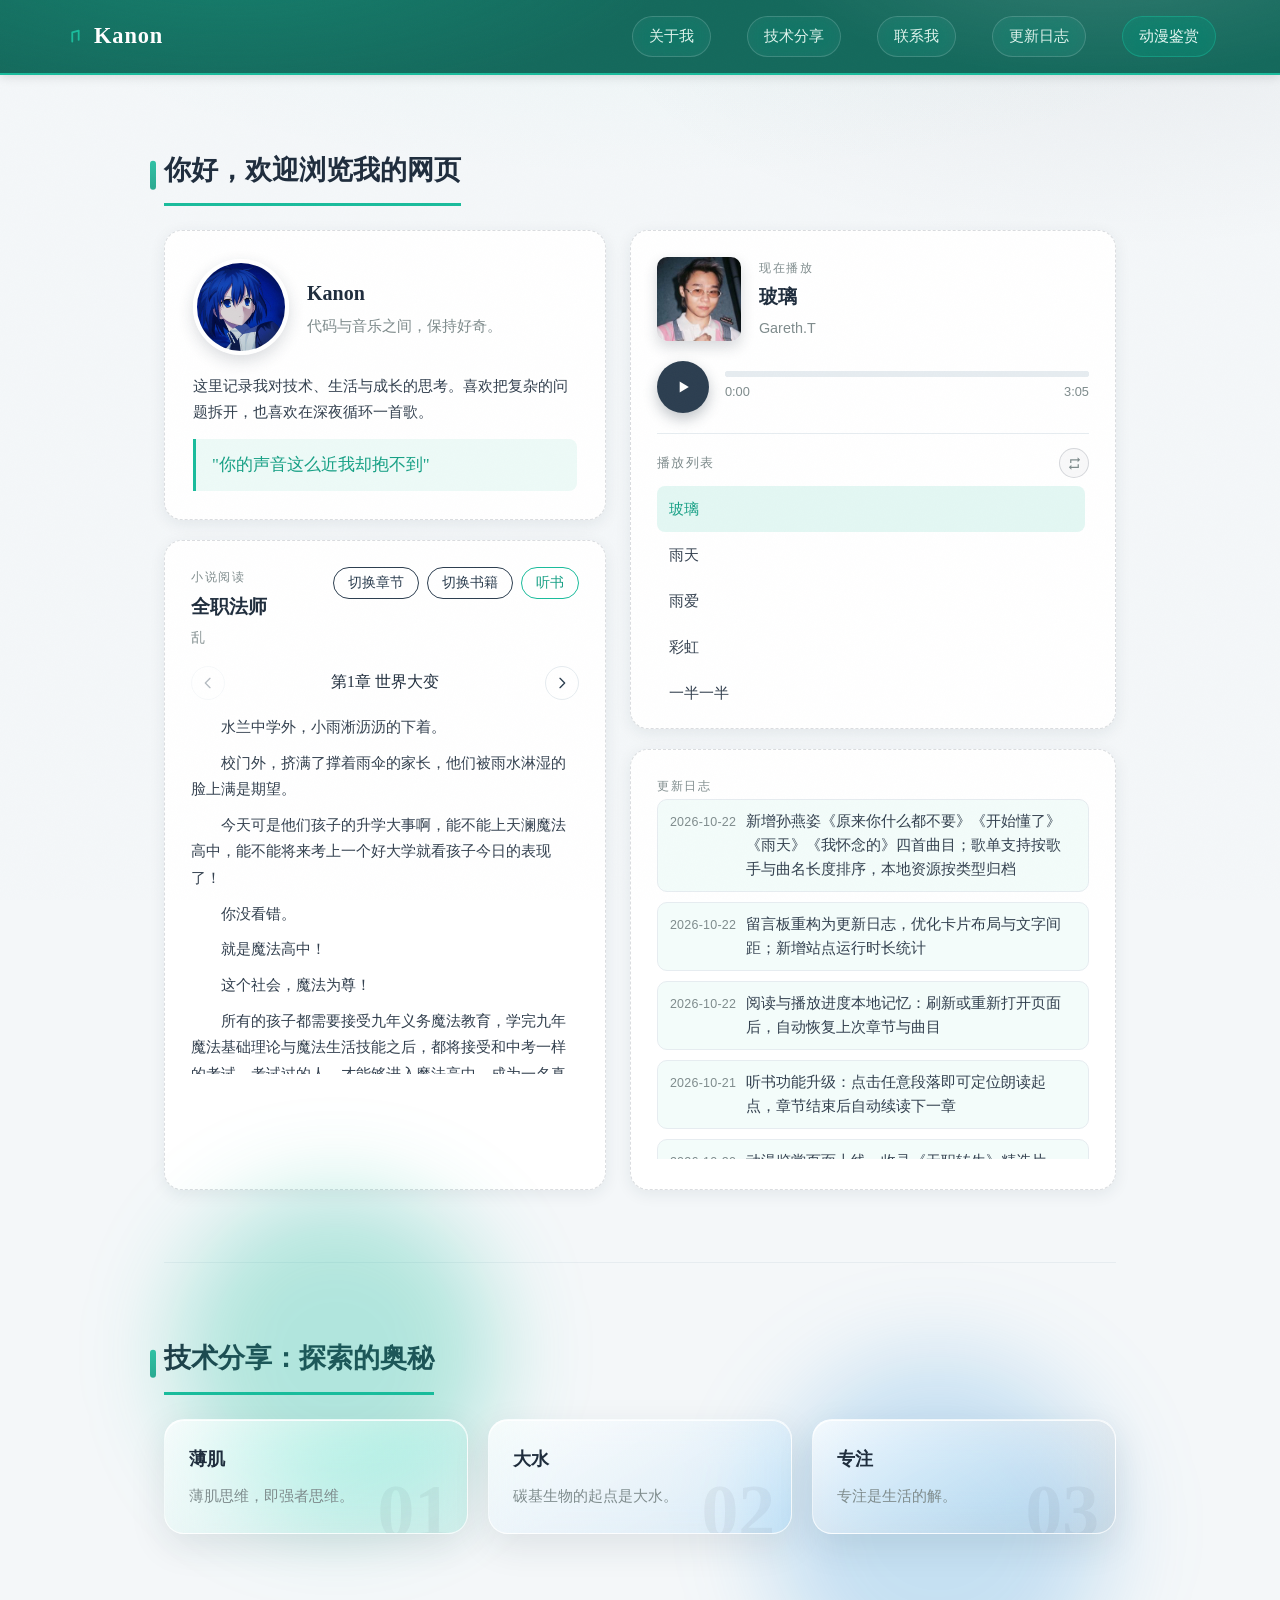
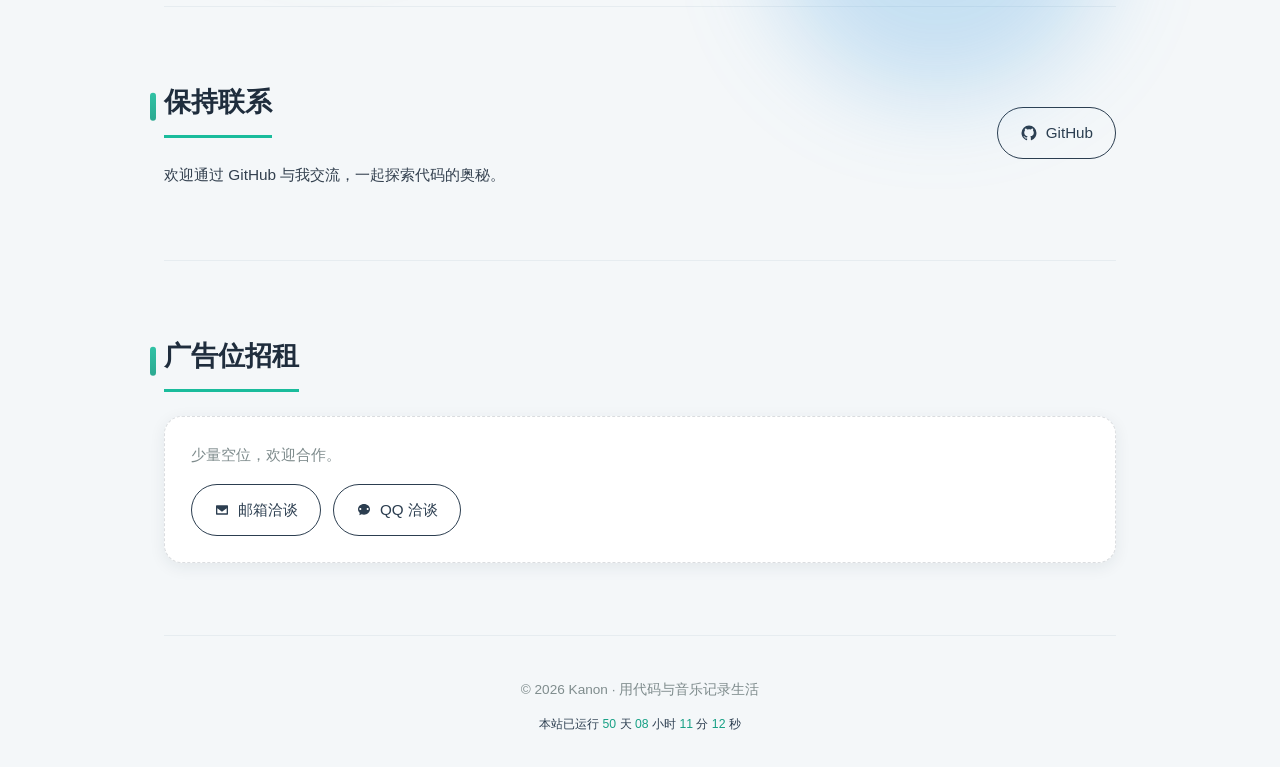
==== index.html @ fd2d32b6 "更新日志改版：条目官方化并补充至8条；小说与日志内容区高度恢复360px" ====
<!DOCTYPE html>
<html lang="zh-CN">
<head>
    <meta charset="UTF-8">
    <meta name="viewport" content="width=device-width, initial-scale=1">
    <title>Kanon - 个人博客</title>
    <link rel="icon" href="data:image/svg+xml,%3Csvg xmlns='http://www.w3.org/2000/svg' viewBox='0 0 24 24'%3E%3Crect width='24' height='24' rx='6' fill='%231f2d3d'/%3E%3Cpath d='M9 17V7l7-2v10' fill='none' stroke='%231abc9c' stroke-width='2' stroke-linecap='round' stroke-linejoin='round'/%3E%3C/svg%3E">
    <link rel="preconnect" href="https://miaoda.feishu.cn">
    <link rel="stylesheet" href="https://miaoda.feishu.cn/fonts/css2?family=Noto+Serif+SC:wght@700;900&family=Noto+Sans+SC:wght@300;400;500;700&display=swap">
    <link rel="stylesheet" href="style.css">
</head>
<body class="main-body">
    <header class="header">
        <h1 class="site-logo">
            <svg viewBox="0 0 24 24" width="22" height="22" aria-hidden="true">
                <path d="M9 17V7l7-2v10" fill="none" stroke="currentColor" stroke-width="2" stroke-linecap="round" stroke-linejoin="round"/>
            </svg>
            Kanon
        </h1>
        <nav class="site-nav" aria-label="主导航">
            <a href="#about">关于我</a>
            <a href="#tech">技术分享</a>
            <a href="#contact">联系我</a>
            <a href="#changelog">更新日志</a>
            <a href="anime.html" class="nav-featured">动漫鉴赏</a>
        </nav>
    </header>

    <main class="page-container">
        <!-- =================================== -->
        <!-- 关于我：左介绍 / 右音乐播放器       -->
        <!-- =================================== -->
        <section id="about" class="content-section">
            <h2 class="section-title">你好，欢迎浏览我的网页</h2>

            <div class="about-grid">
                <!-- 左栏：个人资料 + 小说模块 -->
                <div class="about-left">
                    <div class="profile-card">
                    <div class="profile-top">
                        <div class="avatar-placeholder">
                            <img src="assets/kanon_avatar.png" alt="Kanon 头像">
                        </div>
                        <div class="profile-meta">
                            <p class="profile-name">Kanon</p>
                            <p class="profile-tagline">代码与音乐之间，保持好奇。</p>
                        </div>
                    </div>
                    <p class="intro-text">这里记录我对技术、生活与成长的思考。喜欢把复杂的问题拆开，也喜欢在深夜循环一首歌。</p>
                    <p class="subtitle" id="random-lyric">歌词被外星人拐走了ovo!</p>
                </div>

                <!-- 小说模块 -->
                <div class="novel-card">
                    <div class="novel-head">
                        <div class="novel-meta">
                            <p class="now-label">小说阅读</p>
                            <p class="novel-title" id="novel-title">全职法师</p>
                            <p class="novel-author" id="novel-author">乱</p>
                        </div>
                        <div class="novel-head-actions">
                            <button class="novel-book-btn" id="novel-chapter-btn" aria-expanded="false" aria-controls="novel-chapter-panel">切换章节</button>
                            <button class="novel-book-btn" id="novel-book-btn" aria-expanded="false" aria-controls="novel-book-panel">切换书籍</button>
                            <button class="novel-book-btn" id="novel-read-btn" aria-expanded="false" title="朗读当前章节">听书</button>
                        </div>
                    </div>

                    <div class="novel-chapter-bar">
                        <button class="chapter-btn" id="novel-prev" aria-label="上一章" title="上一章">
                            <svg viewBox="0 0 24 24" width="16" height="16" aria-hidden="true">
                                <path d="M15 5l-7 7 7 7" fill="none" stroke="currentColor" stroke-width="2" stroke-linecap="round" stroke-linejoin="round"/>
                            </svg>
                        </button>
                        <span class="novel-chapter-name" id="novel-chapter-name">第1章 世界大变</span>
                        <button class="chapter-btn" id="novel-next" aria-label="下一章" title="下一章">
                            <svg viewBox="0 0 24 24" width="16" height="16" aria-hidden="true">
                                <path d="M9 5l7 7-7 7" fill="none" stroke="currentColor" stroke-width="2" stroke-linecap="round" stroke-linejoin="round"/>
                            </svg>
                        </button>
                    </div>

                    <div class="novel-content" id="novel-content"></div>

                    <!-- 听书控制条：朗读时显示 -->
                    <div class="novel-read-bar" id="novel-read-bar" aria-live="polite">
                        <span class="read-status" id="read-status">正在朗读</span>
                        <button type="button" class="read-rate-btn" id="read-rate-down" aria-label="放慢语速">−</button>
                        <span class="read-rate" id="read-rate">1.0×</span>
                        <button type="button" class="read-rate-btn" id="read-rate-up" aria-label="加快语速">+</button>
                        <button type="button" class="read-rate-btn read-stop" id="read-stop" aria-label="停止朗读">停止</button>
                    </div>

                    <div class="novel-book-panel" id="novel-book-panel">
                        <p class="panel-hint">选择书籍</p>
                        <div class="book-list" id="book-list"></div>
                        <p class="panel-empty">更多书籍敬请期待</p>
                    </div>

                    <div class="novel-chapter-panel" id="novel-chapter-panel">
                        <p class="panel-hint">选择章节</p>
                        <div class="chapter-list" id="chapter-list"></div>
                    </div>
                </div>
                </div>

                <!-- 右栏：音乐播放器 + 广告位招租 -->
                <div class="about-right">
                <div class="music-player-container">
                    <div class="player-head">
                        <div class="player-cover">
                            <img id="player-cover" class="show" src="assets/covers/玻璃.jpg" alt="专辑封面">
                        </div>
                        <div class="player-now">
                            <p class="now-label">现在播放</p>
                            <p class="now-title" id="now-title">玻璃</p>
                            <p class="now-artist" id="now-artist">Gareth.T</p>
                        </div>
                    </div>

                    <div class="player-controls">
                        <button id="music-toggle-btn" class="toggle-btn" aria-label="播放或暂停音乐" title="播放 / 暂停">
                            <svg id="icon-play" viewBox="0 0 24 24" width="20" height="20" aria-hidden="true">
                                <path d="M8 5.5v13l11-6.5z" fill="currentColor"/>
                            </svg>
                            <svg id="icon-pause" viewBox="0 0 24 24" width="20" height="20" aria-hidden="true" style="display:none">
                                <path d="M7 5h3.5v14H7zM13.5 5H17v14h-3.5z" fill="currentColor"/>
                            </svg>
                        </button>
                        <div class="progress-wrap">
                            <progress id="music-progress" value="0" max="1"></progress>
                            <div class="time-row">
                                <span id="time-current">0:00</span>
                                <span id="time-total">--:--</span>
                            </div>
                        </div>
                    </div>

                    <audio id="background-music" preload="metadata">
                        <source src="assets/songs/Gareth.T-玻璃.mp3" type="audio/mp3">
                        您的浏览器不支持音频元素。
                    </audio>

                    <div class="playlist">
                        <div class="playlist-head">
                            <p class="playlist-title">播放列表</p>
                            <button id="mode-btn" class="mode-btn" type="button" title="播放模式：顺序播放（点击切换）" aria-label="播放模式：顺序播放">
                                <svg id="mode-icon" viewBox="0 0 24 24" width="15" height="15" aria-hidden="true">
                                    <path fill="currentColor" d="M7 7h10v3l4-4-4-4v3H5v6h2V7zm10 10H7v-3l-4 4 4 4v-3h12v-6h-2v4z"/>
                                </svg>
                            </button>
                        </div>
                        <ul class="playlist-list" id="playlist-list">
                            <!-- 由 JS 渲染 -->
                        </ul>
                    </div>
                </div>

                <!-- 更新日志 -->
                <div class="guestbook-card" id="changelog">
                    <p class="now-label">更新日志</p>
                    <ul class="changelog-list" id="changelog-list">
                        <li class="changelog-item"><span class="changelog-date">2026-10-22</span><span class="changelog-text">新增孙燕姿《原来你什么都不要》《开始懂了》《雨天》《我怀念的》四首曲目；歌单支持按歌手与曲名长度排序，本地资源按类型归档</span></li>
                        <li class="changelog-item"><span class="changelog-date">2026-10-22</span><span class="changelog-text">留言板重构为更新日志，优化卡片布局与文字间距；新增站点运行时长统计</span></li>
                        <li class="changelog-item"><span class="changelog-date">2026-10-22</span><span class="changelog-text">阅读与播放进度本地记忆：刷新或重新打开页面后，自动恢复上次章节与曲目</span></li>
                        <li class="changelog-item"><span class="changelog-date">2026-10-21</span><span class="changelog-text">听书功能升级：点击任意段落即可定位朗读起点，章节结束后自动续读下一章</span></li>
                        <li class="changelog-item"><span class="changelog-date">2026-10-20</span><span class="changelog-text">动漫鉴赏页面上线，收录《无职转生》精选片段，支持播放、暂停与进度控制</span></li>
                        <li class="changelog-item"><span class="changelog-date">2026-10-19</span><span class="changelog-text">小说模块新增书籍切换功能，自创作品《自我创作》入库</span></li>
                        <li class="changelog-item"><span class="changelog-date">2026-10-18</span><span class="changelog-text">音乐播放器上线：本地歌单、封面展示、顺序/循环/随机播放</span></li>
                        <li class="changelog-item"><span class="changelog-date">2026-10-17</span><span class="changelog-text">站点上线：个人主页、技术分享、联系板块</span></li>
                    </ul>
                </div>
                </div>
            </div>
        </section>

        <!-- =================================== -->
        <!-- 技术分享区                          -->
        <!-- =================================== -->
        <section id="tech" class="content-section tech-section">
            <h2 class="section-title">技术分享：探索的奥秘</h2>
            <div class="card-container">
                <a class="card tech-card tech-link" href="https://v.douyin.com/eySbuuOzoEw/" target="_blank" rel="noopener" data-visible="false">
                    <span class="card-index" aria-hidden="true">01</span>
                    <h3 class="card-title">薄肌</h3>
                    <p>薄肌思维，即强者思维。</p>
                    <span class="card-link-icon" aria-hidden="true">
                        <svg viewBox="0 0 24 24" width="16" height="16">
                            <path d="M7 17L17 7M9 7h8v8" fill="none" stroke="currentColor" stroke-width="2" stroke-linecap="round" stroke-linejoin="round"/>
                        </svg>
                    </span>
                </a>
                <a class="card tech-card tech-link" href="https://v.douyin.com/Uv8uIxXOLug/" target="_blank" rel="noopener" data-visible="false">
                    <span class="card-index" aria-hidden="true">02</span>
                    <h3 class="card-title">大水</h3>
                    <p>碳基生物的起点是大水。</p>
                    <span class="card-link-icon" aria-hidden="true">
                        <svg viewBox="0 0 24 24" width="16" height="16">
                            <path d="M7 17L17 7M9 7h8v8" fill="none" stroke="currentColor" stroke-width="2" stroke-linecap="round" stroke-linejoin="round"/>
                        </svg>
                    </span>
                </a>
                <a class="card tech-card tech-link" href="https://www.douyin.com/user/MS4wLjABAAAA_9vmEkmpnZxbGpiosL5mFLHizRPaEQQfEtiXChok4kz2OqvVyg_15rqJfyUDA7PN" target="_blank" rel="noopener" data-visible="false">
                    <span class="card-index" aria-hidden="true">03</span>
                    <h3 class="card-title">专注</h3>
                    <p>专注是生活的解。</p>
                    <span class="card-link-icon" aria-hidden="true">
                        <svg viewBox="0 0 24 24" width="16" height="16">
                            <path d="M7 17L17 7M9 7h8v8" fill="none" stroke="currentColor" stroke-width="2" stroke-linecap="round" stroke-linejoin="round"/>
                        </svg>
                    </span>
                </a>
            </div>
        </section>

        <!-- =================================== -->
        <!-- 联系区                              -->
        <!-- =================================== -->
        <section id="contact" class="content-section">
            <div class="contact-grid">
                <div class="contact-text">
                    <h2 class="section-title">保持联系</h2>
                    <p>欢迎通过 GitHub 与我交流，一起探索代码的奥秘。</p>
                </div>
                <div class="contact-actions" data-visible="false">
                    <a class="contact-btn" href="https://github.com/" target="_blank" rel="noopener">
                        <svg viewBox="0 0 24 24" width="18" height="18" aria-hidden="true">
                            <path fill="currentColor" d="M12 2A10 10 0 0 0 2 12c0 4.42 2.87 8.17 6.84 9.5.5.08.66-.23.66-.5v-1.69c-2.77.6-3.36-1.34-3.36-1.34-.46-1.16-1.11-1.47-1.11-1.47-.91-.62.07-.6.07-.6 1 .07 1.53 1.03 1.53 1.03.9 1.52 2.34 1.08 2.91.83.09-.65.35-1.09.63-1.34-2.22-.25-4.55-1.11-4.55-4.94 0-1.1.39-1.99 1.03-2.69-.1-.25-.45-1.27.1-2.64 0 0 .84-.27 2.75 1.02A9.58 9.58 0 0 1 12 6.84c.85 0 1.7.11 2.5.33 1.9-1.29 2.74-1.02 2.74-1.02.55 1.37.2 2.39.1 2.64.64.7 1.03 1.59 1.03 2.69 0 3.84-2.34 4.68-4.57 4.93.36.31.68.92.68 1.85V21c0 .27.16.59.67.5A10 10 0 0 0 22 12 10 10 0 0 0 12 2z"/>
                        </svg>
                        GitHub
                    </a>
                </div>
            </div>
        </section>

        <!-- =================================== -->
        <!-- 广告位招租                          -->
        <!-- =================================== -->
        <section id="advertising" class="content-section">
            <h2 class="section-title">广告位招租</h2>
            <div class="ad-card" data-visible="false">
                <p class="ad-text">少量空位，欢迎合作。</p>
                <div class="ad-actions">
                    <a class="contact-btn ad-btn" href="mailto:3358746541@QQ.COM">
                        <svg viewBox="0 0 24 24" width="16" height="16" aria-hidden="true">
                            <path fill="currentColor" d="M4 5h16a1 1 0 0 1 1 1v12a1 1 0 0 1-1 1H4a1 1 0 0 1-1-1V6a1 1 0 0 1 1-1zm8 7.2L4.5 7h15L12 12.2zM5 17h14v-7.5l-7 5.3-7-5.3V17z"/>
                        </svg>
                        邮箱洽谈
                    </a>
                    <a class="contact-btn ad-btn" href="https://wpa.qq.com/msgrd?v=3&uin=3358746541&site=qq&menu=yes" target="_blank" rel="noopener">
                        <svg viewBox="0 0 24 24" width="16" height="16" aria-hidden="true">
                            <path fill="currentColor" d="M12 3C7.03 3 3 6.58 3 11c0 2.1 1.02 3.98 2.64 5.4L5 20l3.5-1.6c1.05.38 2.26.6 3.5.6 4.97 0 9-3.58 9-8s-4.03-8-9-8zm-5.5 9c-.83 0-1.5-.67-1.5-1.5S5.67 9 6.5 9 8 9.67 8 10.5 7.33 12 6.5 12zm11 0c-.83 0-1.5-.67-1.5-1.5s.67-1.5 1.5-1.5 1.5.67 1.5 1.5-.67 1.5-1.5 1.5z"/>
                        </svg>
                        QQ 洽谈
                    </a>
                </div>
            </div>
        </section>
    </main>

    <footer class="site-footer">
        <p>© 2026 Kanon · 用代码与音乐记录生活</p>
        <p class="site-uptime" id="site-uptime" aria-live="polite"></p>
    </footer>

    <div id="toast" class="toast" role="status" aria-live="polite"></div>

    <!-- 小说章节索引（小文件）与主脚本均延迟加载，正文分片按需动态注入，不再阻塞首屏 -->
    <script src="novels/index.js" defer></script>
    <script src="script.js" defer></script>
</body>
</html>
---- style.css ----
/* ============================================
   Kanon 个人博客 · 样式
   基调：深蓝墨 + 薄荷绿，衬线标题 + 无衬线正文
   ============================================ */

:root {
    --ink: #1f2d3d;
    --ink-soft: #2c3e50;
    --accent: #1abc9c;
    --accent-dark: #16a085;
    --bg: #f4f7f9;
    --card: #ffffff;
    --text: #33404f;
    --muted: #7f8c8d;
    --line: #e6ecf0;
    --radius: 18px;
    --shadow: 0 4px 16px rgba(31, 45, 61, 0.08);
    --shadow-hover: 0 12px 28px rgba(31, 45, 61, 0.14);
    --ease: cubic-bezier(0.22, 1, 0.36, 1);
}

* {
    box-sizing: border-box;
}

html {
    /* 全局防横向溢出：裁剪掉任何越界的装饰元素，不创建滚动容器、不影响内部动画 */
    overflow-x: clip;
    overflow-x: hidden;
}

body {
    font-family: "Noto Sans SC", "PingFang SC", "Hiragino Sans GB", "Microsoft YaHei", sans-serif;
    font-weight: 300;
    margin: 0;
    padding-top: 64px;
    background-color: var(--bg);
    background-image:
        radial-gradient(1100px 460px at 50% -140px, rgba(26, 188, 156, 0.055), transparent 70%),
        radial-gradient(900px 420px at 88% 0%, rgba(31, 45, 61, 0.05), transparent 60%);
    color: var(--text);
    line-height: 1.7;
    scroll-behavior: smooth;
    cursor: default;
}

/* 细噪点纹理覆盖层：给纯白卡片增加一点印刷质感（0.035 几乎不可见） */
body::before {
    content: "";
    position: fixed;
    inset: 0;
    z-index: 900;
    pointer-events: none;
    opacity: 0.035;
    background-image: url("data:image/svg+xml,%3Csvg xmlns='http://www.w3.org/2000/svg' width='160' height='160'%3E%3Cfilter id='n'%3E%3CfeTurbulence type='fractalNoise' baseFrequency='0.9' numOctaves='2' stitchTiles='stitch'/%3E%3C/filter%3E%3Crect width='160' height='160' filter='url(%23n)' opacity='0.6'/%3E%3C/svg%3E");
}

/* 可交互元素才显示手型指针 */
a, button, .playlist-item {
    cursor: pointer;
}

/* 键盘焦点可见 */
:focus-visible {
    outline: 2px solid var(--accent);
    outline-offset: 2px;
}

/* ============================ */
/* Header（固定导航栏）          */
/* ============================ */
.header {
    position: fixed;
    top: 0;
    left: 0;
    width: 100%;
    background:
        radial-gradient(640px 220px at 18% -70%, rgba(26, 188, 156, 0.28), transparent 70%),
        radial-gradient(560px 200px at 86% -60%, rgba(255, 255, 255, 0.12), transparent 60%),
        #14695c;
    color: #fff;
    padding: 14px 5%;
    display: flex;
    justify-content: space-between;
    align-items: center;
    box-shadow: 0 2px 10px rgba(0, 0, 0, 0.12);
    border-bottom: 2px solid var(--accent);
    z-index: 100;
    transition: box-shadow 0.3s var(--ease), padding 0.3s var(--ease);
}

/* 滚动后顶栏阴影加深，层次更分明 */
.header.scrolled {
    box-shadow: 0 4px 22px rgba(16, 92, 80, 0.32);
}

.site-logo {
    font-family: "Noto Serif SC", "PingFang SC", serif;
    font-weight: 700;
    font-size: 1.4em;
    letter-spacing: 0.04em;
    margin: 0;
    display: inline-flex;
    align-items: center;
    gap: 8px;
}

.site-logo svg {
    color: var(--accent);
    transition: transform 0.4s var(--ease);
}

.site-logo:hover svg {
    transform: rotate(-12deg) scale(1.1);
}

.site-nav {
    display: flex;
    align-items: center;
    flex-wrap: wrap;
    gap: 8px;
    justify-content: flex-end;
}

/* 导航项：透明液态玻璃胶囊（统一所有链接） */
.site-nav a {
    color: #dff3ec;
    text-decoration: none;
    margin-left: 0;
    font-size: 0.92em;
    padding: 7px 16px;
    border-radius: 999px;
    border: 1px solid rgba(255, 255, 255, 0.16);
    background: rgba(255, 255, 255, 0.06);
    -webkit-backdrop-filter: blur(14px) saturate(1.3);
    backdrop-filter: blur(14px) saturate(1.3);
    transition: background 0.3s var(--ease), border-color 0.3s var(--ease),
                color 0.3s var(--ease), transform 0.3s var(--ease),
                box-shadow 0.3s var(--ease);
}

.site-nav a:hover {
    background: rgba(255, 255, 255, 0.16);
    border-color: rgba(255, 255, 255, 0.34);
    color: #fff;
    transform: translateY(-1px);
}

/* 当前页高亮：更亮的玻璃 + 白色描边 */
.site-nav a.nav-current {
    background: rgba(255, 255, 255, 0.17);
    border-color: rgba(255, 255, 255, 0.45);
    color: #fff;
}

/* 突出入口：薄荷绿玻璃（动漫鉴赏） */
.site-nav a.nav-featured {
    background: rgba(26, 188, 156, 0.16);
    border-color: rgba(26, 188, 156, 0.45);
    color: #eafaf6;
    font-weight: 500;
}

.site-nav a.nav-featured:hover {
    background: rgba(26, 188, 156, 0.30);
    border-color: rgba(26, 188, 156, 0.7);
    color: #fff;
    box-shadow: 0 4px 14px rgba(26, 188, 156, 0.25);
}

/* ============================ */
/* 页面容器与通用区块             */
/* ============================ */
.page-container {
    max-width: 1080px;
    margin: 0 auto;
    padding: 0 5%;
}

.content-section {
    padding: 56px 0;
    border-bottom: 1px solid var(--line);
    scroll-margin-top: 72px;
}

.section-title {
    font-family: "Noto Serif SC", "PingFang SC", serif;
    font-weight: 700;
    color: var(--ink);
    font-size: 1.7em;
    margin: 0 0 24px;
    padding-bottom: 10px;
    border-bottom: 3px solid var(--accent);
    display: inline-block;
    position: relative;
}

/* 标题左侧薄荷绿竖条装饰 */
.section-title::before {
    content: "";
    position: absolute;
    left: -14px;
    top: 50%;
    transform: translateY(-50%);
    width: 6px;
    height: 1.05em;
    border-radius: 3px;
    background: linear-gradient(180deg, var(--accent), var(--accent-dark));
    opacity: 0.9;
}

/* ============================ */
/* 关于我：两栏布局               */
/* ============================ */
.about-grid {
    display: grid;
    gap: 20px;
    /* 两栏等高：留言板拉伸至与小说卡片底部对齐 */
}

/* 左栏：个人资料卡片 */
.profile-card {
    background-color: var(--card);
    border-radius: var(--radius);
    box-shadow: var(--shadow);
    padding: 28px;
}

.profile-top {
    display: flex;
    align-items: center;
    gap: 18px;
    margin-bottom: 18px;
}

.avatar-placeholder {
    width: 96px;
    height: 96px;
    flex: none;
    border-radius: 50%;
    overflow: hidden;
    border: 4px solid #fff;
    box-shadow: 0 6px 16px rgba(31, 45, 61, 0.16);
    transition: transform 0.35s var(--ease), border-color 0.35s var(--ease);
}

.avatar-placeholder:hover {
    transform: scale(1.06) rotate(-2deg);
    border-color: var(--accent);
}

.avatar-placeholder img {
    width: 100%;
    height: 100%;
    object-fit: cover;
    display: block;
}

.profile-name {
    font-family: "Noto Serif SC", "PingFang SC", serif;
    font-weight: 700;
    font-size: 1.25em;
    color: var(--ink);
    margin: 0;
}

.profile-tagline {
    color: var(--muted);
    font-size: 0.92em;
    margin: 4px 0 0;
}

.intro-text {
    margin: 0 0 14px;
    font-size: 0.95em;
}

/* 随机歌词：衬线字体，颜色沿用薄荷绿体系 */
.subtitle {
    font-family: "Noto Serif SC", "PingFang SC", serif;
    font-weight: 500;
    font-size: 1.05em;
    color: var(--accent-dark);
    margin: 0;
    padding: 12px 16px;
    background: rgba(26, 188, 156, 0.08);
    border-left: 3px solid var(--accent);
    border-radius: 0 8px 8px 0;
}

/* ============================ */
/* 左栏容器：个人资料 + 小说     */
/* ============================ */
.about-left {
    display: flex;
    flex-direction: column;
    gap: 20px;
    min-width: 0;
}

/* 小说卡片拉伸到底部：与右栏留言板底部对齐（恢复修改前布局） */
.about-left .novel-card {
    flex: 1;
}

/* 右栏容器：播放器 + 留言板 */
.about-right {
    display: flex;
    flex-direction: column;
    gap: 20px;
    min-width: 0;
}

/* 留言板卡片拉伸到底部：与左栏小说卡片底部对齐 */
.about-right .guestbook-card {
    flex: 1;
}

/* ============================ */
/* 小说模块                      */
/* ============================ */
.novel-card {
    background-color: var(--card);
    border-radius: var(--radius);
    box-shadow: var(--shadow);
    /* 底部 30px：正文文字区与卡片底部的间隙 */
    padding: 26px 26px 30px;
    position: relative;
    display: flex;
    flex-direction: column;
}

.novel-head {
    display: flex;
    justify-content: space-between;
    align-items: flex-start;
    gap: 12px;
    flex-wrap: wrap;
    margin-bottom: 16px;
}

.novel-title {
    font-family: "Noto Serif SC", "PingFang SC", serif;
    font-weight: 700;
    font-size: 1.2em;
    color: var(--ink);
    margin: 0;
}

.novel-author {
    color: var(--muted);
    font-size: 0.9em;
    margin: 2px 0 0;
}

.novel-head-actions {
    display: flex;
    gap: 8px;
    flex: none;
}

.novel-book-btn {
    flex: none;
    font-size: 0.85em;
    padding: 6px 14px;
    border-radius: 999px;
    border: 1px solid var(--ink-soft);
    color: var(--ink-soft);
    background: transparent;
    transition: background 0.3s var(--ease), color 0.3s var(--ease), transform 0.25s var(--ease);
}

.novel-book-btn:hover {
    background: var(--ink-soft);
    color: #fff;
    transform: translateY(-1px);
}

/* 听书按钮：薄荷绿描边，突出朗读入口 */
#novel-read-btn {
    border-color: var(--accent);
    color: var(--accent-dark);
}

#novel-read-btn:hover {
    background: var(--accent-dark);
    border-color: var(--accent-dark);
    color: #fff;
}

/* 朗读中的段落高亮 */
.novel-content p.reading {
    background: rgba(26, 188, 156, 0.13);
    border-radius: 4px;
    transition: background 0.3s var(--ease);
}

/* 听书控制条：默认不占位（display:none），避免文字区下方出现白色间隙 */
.novel-read-bar {
    display: none;
    align-items: center;
    justify-content: center;
    gap: 10px;
    margin-top: 14px;
    padding: 9px 14px;
    border-radius: 999px;
    background: rgba(26, 188, 156, 0.08);
    border: 1px solid rgba(26, 188, 156, 0.28);
    font-size: 0.85em;
    color: var(--text);
}

.novel-read-bar.show {
    display: flex;
}

.read-status {
    color: var(--accent-dark);
    font-weight: 500;
    margin-right: 2px;
}

.read-rate-btn {
    width: 28px;
    height: 28px;
    flex: none;
    border: 1px solid rgba(26, 188, 156, 0.4);
    border-radius: 50%;
    background: transparent;
    color: var(--accent-dark);
    font-size: 1.05em;
    display: inline-flex;
    align-items: center;
    justify-content: center;
    transition: background 0.25s var(--ease), color 0.25s var(--ease), transform 0.25s var(--ease);
}

.read-rate-btn:hover {
    background: var(--accent-dark);
    color: #fff;
    transform: scale(1.12);
}

.read-rate {
    min-width: 40px;
    text-align: center;
    font-variant-numeric: tabular-nums;
    color: var(--text);
}

.read-rate-btn.read-stop {
    width: auto;
    padding: 0 14px;
    border-radius: 999px;
    font-size: 0.9em;
}

/* 章节切换栏 */
.novel-chapter-bar {
    display: flex;
    align-items: center;
    gap: 10px;
    margin-bottom: 14px;
}

.chapter-btn {
    width: 34px;
    height: 34px;
    flex: none;
    border: 1px solid var(--line);
    border-radius: 50%;
    background: transparent;
    color: var(--ink-soft);
    display: inline-flex;
    align-items: center;
    justify-content: center;
    transition: background 0.25s var(--ease), color 0.25s var(--ease), transform 0.25s var(--ease), border-color 0.25s var(--ease);
}

.chapter-btn:hover:not(:disabled) {
    background: rgba(26, 188, 156, 0.1);
    border-color: var(--accent);
    color: var(--accent-dark);
    transform: scale(1.08);
}

.chapter-btn:disabled {
    opacity: 0.35;
    cursor: not-allowed;
}

.novel-chapter-name {
    flex: 1;
    min-width: 0;
    text-align: center;
    font-family: "Noto Serif SC", "PingFang SC", serif;
    font-size: 0.98em;
    color: var(--ink);
    white-space: nowrap;
    overflow: hidden;
    text-overflow: ellipsis;
}

/* 章节正文：内容区封顶 360px，恢复原来的紧凑高度；卡片拉伸时正文区不再被拉高 */
.novel-content {
    flex: 1;
    min-height: 240px;
    max-height: 360px;
    overflow-y: auto;
    font-size: 0.95em;
    line-height: 1.75;
    color: var(--text);
    transition: opacity 0.35s var(--ease);
    scrollbar-width: thin;
    scrollbar-color: var(--line) transparent;
}

.novel-content.fading {
    opacity: 0;
}

.novel-content p {
    margin: 0 0 0.6em;
    text-indent: 2em;
    cursor: pointer;
    border-radius: 4px;
    transition: background 0.3s var(--ease), color 0.3s var(--ease);
}

/* 段落悬停提示：点击即可从该段开始朗读 */
.novel-content p.para:hover {
    background: rgba(26, 188, 156, 0.07);
}

.novel-content p.para:active {
    background: rgba(26, 188, 156, 0.12);
}

/* 加载占位 / 异常提示 */
.novel-tip {
    text-indent: 0;
    text-align: center;
    color: var(--muted);
    padding: 24px 0;
}

/* 切换书籍面板 */
.novel-book-panel {
    position: absolute;
    top: 74px;
    right: 26px;
    width: 220px;
    background: var(--card);
    border: 1px solid var(--line);
    border-radius: 10px;
    box-shadow: 0 14px 32px rgba(31, 45, 61, 0.16);
    padding: 14px 16px;
    z-index: 50;
    opacity: 0;
    transform: translateY(-6px);
    visibility: hidden;
    transition: opacity 0.25s var(--ease), transform 0.25s var(--ease), visibility 0.25s;
}

.novel-book-panel.open {
    opacity: 1;
    transform: translateY(0);
    visibility: visible;
}

.panel-hint {
    font-size: 0.8em;
    letter-spacing: 0.1em;
    color: var(--muted);
    margin: 0 0 8px;
}

.book-list {
    display: grid;
    gap: 6px;
}

.book-item {
    text-align: left;
    font-size: 0.95em;
    padding: 9px 12px;
    border: none;
    border-radius: 8px;
    background: transparent;
    color: var(--text);
    font-family: inherit;
    transition: background 0.2s var(--ease), color 0.2s var(--ease);
}

.book-item:hover {
    background: rgba(26, 188, 156, 0.1);
    color: var(--accent-dark);
}

.book-item.active {
    background: rgba(26, 188, 156, 0.14);
    color: var(--accent-dark);
    font-weight: 500;
}

.panel-empty {
    font-size: 0.82em;
    color: var(--muted);
    margin: 8px 0 0;
    text-align: center;
}

/* 章节选择面板 */
.novel-chapter-panel {
    position: absolute;
    top: 74px;
    right: 26px;
    width: 320px;
    max-width: calc(100% - 52px);
    background: var(--card);
    border: 1px solid var(--line);
    border-radius: 10px;
    box-shadow: 0 14px 32px rgba(31, 45, 61, 0.16);
    padding: 14px 16px;
    z-index: 50;
    opacity: 0;
    transform: translateY(-6px);
    visibility: hidden;
    transition: opacity 0.25s var(--ease), transform 0.25s var(--ease), visibility 0.25s;
}

.novel-chapter-panel.open {
    opacity: 1;
    transform: translateY(0);
    visibility: visible;
}

.chapter-list {
    max-height: 300px;
    overflow-y: auto;
    display: grid;
    gap: 4px;
    scrollbar-width: thin;
    scrollbar-color: var(--line) transparent;
}

.chapter-item {
    text-align: left;
    font-size: 0.9em;
    padding: 8px 10px;
    border: none;
    border-radius: 6px;
    background: transparent;
    color: var(--text);
    font-family: inherit;
    white-space: nowrap;
    overflow: hidden;
    text-overflow: ellipsis;
    transition: background 0.2s var(--ease), color 0.2s var(--ease);
}

.chapter-item:hover {
    background: rgba(26, 188, 156, 0.1);
    color: var(--accent-dark);
}

.chapter-item.active {
    background: rgba(26, 188, 156, 0.14);
    color: var(--accent-dark);
    font-weight: 500;
}

/* ============================ */
/* 右栏：音乐播放器               */
/* ============================ */
.music-player-container {
    background-color: var(--card);
    border-radius: var(--radius);
    box-shadow: var(--shadow);
    padding: 26px;
}

.player-head {
    display: flex;
    align-items: center;
    gap: 18px;
    margin-bottom: 20px;
}

.player-cover {
    width: 84px;
    height: 84px;
    flex: none;
    border-radius: 10px;
    overflow: hidden;
    position: relative;
    box-shadow: 0 6px 14px rgba(31, 45, 61, 0.18);
    transition: transform 0.4s var(--ease), box-shadow 0.4s var(--ease);
}

.player-cover:hover {
    transform: scale(1.05) rotate(-1deg);
    box-shadow: 0 10px 24px rgba(31, 45, 61, 0.26);
}

/* 双封面图层：切歌时交叉淡入淡出 */
.player-cover img {
    position: absolute;
    inset: 0;
    width: 100%;
    height: 100%;
    object-fit: cover;
    display: block;
    opacity: 0;
    transition: opacity 0.45s var(--ease);
}

.player-cover img.show {
    opacity: 1;
}

.player-now {
    min-width: 0;
}

.now-label {
    font-size: 0.78em;
    letter-spacing: 0.14em;
    color: var(--muted);
    margin: 0 0 2px;
    text-transform: uppercase;
}

.now-title {
    font-family: "Noto Serif SC", "PingFang SC", serif;
    font-weight: 700;
    font-size: 1.2em;
    color: var(--ink);
    margin: 0;
    white-space: nowrap;
    overflow: hidden;
    text-overflow: ellipsis;
}

.now-artist {
    color: var(--muted);
    font-size: 0.9em;
    margin: 2px 0 0;
}

/* 播放控制行 */
.player-controls {
    display: flex;
    align-items: center;
    gap: 16px;
    margin-bottom: 20px;
}

/* 播放模式按钮（网易云风格：单按钮循环切换，置于播放列表标题行，不挤压播放条） */
.mode-btn {
    width: 30px;
    height: 30px;
    flex: none;
    display: inline-flex;
    align-items: center;
    justify-content: center;
    border: 1px solid rgba(31, 45, 61, 0.16);
    border-radius: 50%;
    background: rgba(31, 45, 61, 0.03);
    color: var(--muted);
    cursor: pointer;
    transition: background 0.25s var(--ease), color 0.25s var(--ease), border-color 0.25s var(--ease), transform 0.25s var(--ease);
}

.mode-btn:hover {
    color: var(--accent-dark);
    border-color: rgba(26, 188, 156, 0.4);
    background: rgba(26, 188, 156, 0.08);
    transform: translateY(-1px);
}

.mode-btn:active {
    transform: scale(0.92);
}

.toggle-btn {
    width: 52px;
    height: 52px;
    flex: none;
    border: none;
    border-radius: 50%;
    background: var(--ink-soft);
    color: #fff;
    display: inline-flex;
    align-items: center;
    justify-content: center;
    box-shadow: 0 6px 14px rgba(31, 45, 61, 0.28);
    transition: background 0.3s var(--ease), transform 0.25s var(--ease), box-shadow 0.3s var(--ease);
}

.toggle-btn:hover {
    background: var(--accent-dark);
    transform: scale(1.08);
    box-shadow: 0 8px 20px rgba(22, 160, 133, 0.35);
}

.toggle-btn:active {
    transform: scale(0.94);
}

/* 进度条 */
.progress-wrap {
    flex: 1;
    min-width: 0;
}

#music-progress {
    width: 100%;
    display: block;
    -webkit-appearance: none;
    appearance: none;
    height: 6px;
    background: var(--line);
    border: none;
    border-radius: 3px;
    transition: height 0.25s var(--ease);
}

#music-progress:hover {
    height: 9px;
}

#music-progress::-webkit-progress-bar {
    background: var(--line);
    border-radius: 3px;
}

#music-progress::-webkit-progress-value {
    background: var(--accent);
    border-radius: 3px;
    transition: width 0.1s linear;
}

#music-progress::-moz-progress-bar {
    background: var(--accent);
    border-radius: 3px;
}

.time-row {
    display: flex;
    justify-content: space-between;
    font-size: 0.8em;
    color: var(--muted);
    font-variant-numeric: tabular-nums;
    margin-top: 4px;
}

/* 歌单 */
.playlist {
    border-top: 1px solid var(--line);
    padding-top: 14px;
}

.playlist-head {
    display: flex;
    align-items: center;
    justify-content: space-between;
    margin-bottom: 8px;
}

.playlist-title {
    font-size: 0.82em;
    letter-spacing: 0.1em;
    color: var(--muted);
    margin: 0;
}

.playlist-list {
    list-style: none;
    margin: 0;
    padding: 0;
    /* 列表过长时模块内滚动，不改变卡片尺寸 */
    max-height: 216px;
    overflow-y: auto;
    padding-right: 4px;
    scrollbar-width: thin;
    scrollbar-color: rgba(26, 188, 156, 0.45) transparent;
}

.playlist-list::-webkit-scrollbar {
    width: 6px;
}

.playlist-list::-webkit-scrollbar-thumb {
    background: rgba(26, 188, 156, 0.45);
    border-radius: 999px;
}

.playlist-list::-webkit-scrollbar-thumb:hover {
    background: rgba(26, 188, 156, 0.65);
}

.playlist-list::-webkit-scrollbar-track {
    background: transparent;
}

.playlist-item {
    display: flex;
    align-items: center;
    justify-content: space-between;
    gap: 12px;
    padding: 10px 12px;
    border-radius: 8px;
    transition: background 0.25s var(--ease), transform 0.25s var(--ease), color 0.25s var(--ease);
}

/* 用 transform 位移代替 padding-left，避免触发重排，动画更流畅 */
.playlist-item:hover {
    background: rgba(26, 188, 156, 0.08);
    transform: translateX(4px);
}

.playlist-item.active {
    background: rgba(26, 188, 156, 0.12);
}

.playlist-item.active .pl-name {
    color: var(--accent-dark);
    font-weight: 500;
}

.pl-name {
    font-size: 0.95em;
    color: var(--text);
    white-space: nowrap;
    overflow: hidden;
    text-overflow: ellipsis;
}

.playlist-item.soon .pl-name {
    color: var(--muted);
}

/* ============================ */
/* 广告位招租                    */
/* ============================ */
.ad-card {
    background-color: var(--card);
    border-radius: var(--radius);
    box-shadow: var(--shadow);
    padding: 26px;
}

.ad-text {
    margin: 0;
    font-size: 0.92em;
    color: var(--muted);
    line-height: 1.7;
}

.ad-actions {
    display: flex;
    flex-wrap: wrap;
    gap: 12px;
    margin-top: 16px;
}

.ad-btn {
    padding: 9px 18px;
    font-size: 0.9em;
}

/* ============================ */
/* 技术分享：卡片                */
/* ============================ */
.card-container {
    display: grid;
    gap: 16px;
}

.card {
    background-color: var(--card);
    border-radius: var(--radius);
    box-shadow: var(--shadow);
    padding: 24px;
    position: relative;
    z-index: 1;
    border: 1px dashed rgba(31, 45, 61, 0.16);
    transition: transform 0.3s var(--ease), box-shadow 0.3s var(--ease), opacity 0.5s var(--ease), border-color 0.3s var(--ease);
}

/* 可点击的链接卡片 */
a.card {
    display: block;
    text-decoration: none;
    color: inherit;
    cursor: pointer;
}

/* 外链指示图标：悬停时浮现 */
.card-link-icon {
    position: absolute;
    top: 16px;
    right: 16px;
    color: var(--muted);
    opacity: 0;
    transform: translate(-4px, 4px);
    transition: opacity 0.3s var(--ease), transform 0.3s var(--ease), color 0.3s var(--ease);
}

a.card:hover .card-link-icon {
    opacity: 1;
    transform: translate(0, 0);
    color: var(--accent-dark);
}

.card:hover {
    transform: translateY(-5px);
    box-shadow: var(--shadow-hover);
    border-color: rgba(26, 188, 156, 0.45);
}

.card-title {
    font-family: "Noto Serif SC", "PingFang SC", serif;
    font-weight: 700;
    color: var(--ink);
    margin: 0 0 8px;
    font-size: 1.15em;
}

.card p {
    margin: 0;
    font-size: 0.94em;
    color: var(--muted);
}

/* ============================ */
/* 技术分享：液态玻璃卡片         */
/* ============================ */
.tech-section {
    position: relative;
}

/* 背后柔光斑：透过半透明玻璃可见，形成液态玻璃质感 */
.card-container::before,
.card-container::after {
    content: "";
    position: absolute;
    border-radius: 50%;
    filter: blur(46px);
    pointer-events: none;
    z-index: 0;
}

.card-container::before {
    width: 320px;
    height: 320px;
    background: rgba(26, 188, 156, 0.30);
    top: -70px;
    left: 12px;
}

.card-container::after {
    width: 340px;
    height: 340px;
    background: rgba(52, 152, 219, 0.24);
    bottom: -90px;
    right: 8px;
}

/* 液态玻璃：半透明 + 背景模糊 + 高光描边 */
.tech-card {
    background: linear-gradient(150deg, rgba(255, 255, 255, 0.66), rgba(255, 255, 255, 0.34));
    -webkit-backdrop-filter: blur(18px) saturate(1.6);
    backdrop-filter: blur(18px) saturate(1.6);
    border: 1px solid rgba(255, 255, 255, 0.72);
    border-radius: 20px;
    box-shadow: 0 12px 36px rgba(31, 45, 61, 0.10), inset 0 1px 0 rgba(255, 255, 255, 0.85);
    overflow: hidden;
}

/* 三张卡片各自的色彩倾向 */
.tech-card:nth-child(1) {
    background: linear-gradient(150deg, rgba(255, 255, 255, 0.72), rgba(26, 188, 156, 0.14));
}

.tech-card:nth-child(2) {
    background: linear-gradient(150deg, rgba(255, 255, 255, 0.72), rgba(52, 152, 219, 0.13));
}

.tech-card:nth-child(3) {
    background: linear-gradient(150deg, rgba(255, 255, 255, 0.72), rgba(31, 45, 61, 0.10));
}

.tech-card:hover {
    transform: translateY(-8px);
    border-color: rgba(255, 255, 255, 0.95);
    box-shadow: 0 20px 48px rgba(31, 45, 61, 0.16), inset 0 1px 0 rgba(255, 255, 255, 0.95);
}

/* 超大水印编号 */
.card-index {
    position: absolute;
    right: 16px;
    bottom: -16px;
    font-family: "Noto Serif SC", "PingFang SC", serif;
    font-weight: 900;
    font-size: 4.6em;
    line-height: 1;
    color: rgba(31, 45, 61, 0.055);
    pointer-events: none;
    user-select: none;
    transition: color 0.35s var(--ease), transform 0.35s var(--ease);
}

.tech-card:hover .card-index {
    color: rgba(26, 188, 156, 0.22);
    transform: translateY(-5px);
}

/* ============================ */
/* 全部模块卡片：虚线边框 + 悬停上浮 */
/* ============================ */
.profile-card,
.novel-card,
.music-player-container,
.ad-card,
.guestbook-card {
    border: 1px dashed rgba(31, 45, 61, 0.16);
    transition: border-color 0.3s var(--ease), box-shadow 0.3s var(--ease), transform 0.3s var(--ease);
}

/* 滚动入场动画：进入 0.5s，悬停抬升 0.3s，各自独立流畅 */
.card[data-visible="false"] {
    opacity: 0;
    transform: translateY(40px);
}

.card[data-visible="true"] {
    opacity: 1;
    transform: translateY(0);
}

/* 悬停上浮：声明在入场动画之后，保证优先级不被 data-visible 覆盖 */
.profile-card:hover,
.novel-card:hover,
.music-player-container:hover,
.ad-card:hover,
.guestbook-card:hover {
    border-color: rgba(26, 188, 156, 0.45);
    transform: translateY(-4px);
    box-shadow: var(--shadow-hover);
}

/* 技术分享卡悬停抬升更高（其 hover 声明较早，此处补回优先级） */
.tech-card[data-visible="true"]:hover,
.tech-card:hover {
    transform: translateY(-8px);
}

/* ============================ */
/* 联系区                        */
/* ============================ */
.contact-grid {
    display: grid;
    gap: 24px;
    align-items: center;
}

.contact-text p {
    margin: 0;
    font-size: 0.96em;
}

.contact-actions {
    display: flex;
    flex-wrap: wrap;
    gap: 14px;
}

.contact-btn {
    display: inline-flex;
    align-items: center;
    gap: 8px;
    padding: 12px 22px;
    border-radius: 999px;
    text-decoration: none;
    font-size: 0.95em;
    font-weight: 500;
    border: 1px solid var(--ink-soft);
    color: var(--ink-soft);
    background: transparent;
    transition: background 0.3s var(--ease), color 0.3s var(--ease), transform 0.25s var(--ease), box-shadow 0.3s var(--ease);
}

.contact-btn:hover {
    background: var(--ink-soft);
    color: #fff;
    transform: translateY(-2px);
    box-shadow: 0 8px 18px rgba(31, 45, 61, 0.22);
}

/* ============================ */
/* 更新日志                      */
/* ============================ */
.guestbook-card {
    background-color: var(--card);
    border-radius: var(--radius);
    box-shadow: var(--shadow);
    /* 底部 30px：日志文字区与卡片底部的间隙 */
    padding: 26px 26px 30px;
    display: flex;
    flex-direction: column;
}

.changelog-list {
    list-style: none;
    margin: 0;
    padding: 0;
    flex: 1;
    min-height: 0;
    max-height: 360px;
    overflow-y: auto;
    display: grid;
    align-content: start;
    gap: 10px;
    scrollbar-width: thin;
    scrollbar-color: var(--line) transparent;
}

.changelog-item {
    display: flex;
    align-items: baseline;
    gap: 10px;
    padding: 10px 12px;
    border-radius: 10px;
    background: rgba(26, 188, 156, 0.05);
    border: 1px solid var(--line);
    transition: background 0.25s var(--ease), border-color 0.25s var(--ease);
}

.changelog-item:hover {
    background: rgba(26, 188, 156, 0.10);
    border-color: rgba(26, 188, 156, 0.4);
}

.changelog-date {
    flex: none;
    font-size: 0.78em;
    font-variant-numeric: tabular-nums;
    letter-spacing: 0.02em;
    color: var(--muted);
    white-space: nowrap;
}

.changelog-text {
    font-size: 0.92em;
    line-height: 1.6;
    color: var(--text);
}

/* ============================ */
/* 页脚与 Toast                  */
/* ============================ */
.site-footer {
    text-align: center;
    color: var(--muted);
    font-size: 0.85em;
    padding: 28px 5% 32px;
}

.site-uptime {
    margin: 8px 0 0;
    font-size: 0.9em;
    font-variant-numeric: tabular-nums;
    color: var(--ink-soft);
}

.site-uptime .up-num {
    color: var(--accent-dark);
    font-weight: 500;
}

.toast {
    position: fixed;
    left: 50%;
    bottom: 28px;
    transform: translateX(-50%) translateY(12px);
    background: var(--ink-soft);
    color: #fff;
    font-size: 0.9em;
    padding: 10px 20px;
    border-radius: 999px;
    opacity: 0;
    pointer-events: none;
    transition: opacity 0.3s var(--ease), transform 0.3s var(--ease);
    z-index: 200;
}

.toast.show {
    opacity: 1;
    transform: translateX(-50%) translateY(0);
}

/* ============================ */
/* 桌面端：两栏布局               */
/* ============================ */
@media (min-width: 768px) {
    body {
        padding-top: 72px;
    }

    .header {
        padding: 16px 5%;
    }

    .site-nav a {
        margin-left: 28px;
    }

    .content-section {
        padding: 72px 0;
    }

    .about-grid {
        grid-template-columns: 1fr 1.1fr;
        gap: 24px;
    }

    .card-container {
        grid-template-columns: repeat(3, 1fr);
        gap: 20px;
    }

    .contact-grid {
        grid-template-columns: 1.2fr 1fr;
        gap: 32px;
    }

    .contact-actions {
        justify-content: flex-end;
    }
}

/* ============================ */
/* 跨页切换过渡（View Transitions）*/
/* ============================ */
/* Chrome / Edge 126+ 同源页面间导航自动启用：旧页淡出上移，新页淡入上浮 */
@keyframes vt-out {
    to {
        opacity: 0;
        transform: translateY(-10px) scale(0.995);
    }
}

@keyframes vt-in {
    from {
        opacity: 0;
        transform: translateY(10px) scale(0.995);
    }
}

::view-transition-old(root) {
    animation: vt-out 0.28s var(--ease) both;
}

::view-transition-new(root) {
    animation: vt-in 0.45s var(--ease) both;
}

/* ============================ */
/* 无障碍：减少动效              */
/* ============================ */
@media (prefers-reduced-motion: reduce) {
    * {
        animation: none !important;
        transition: none !important;
    }

    html {
        scroll-behavior: auto;
    }

    .card[data-visible="false"] {
        opacity: 1;
        transform: none;
    }
}
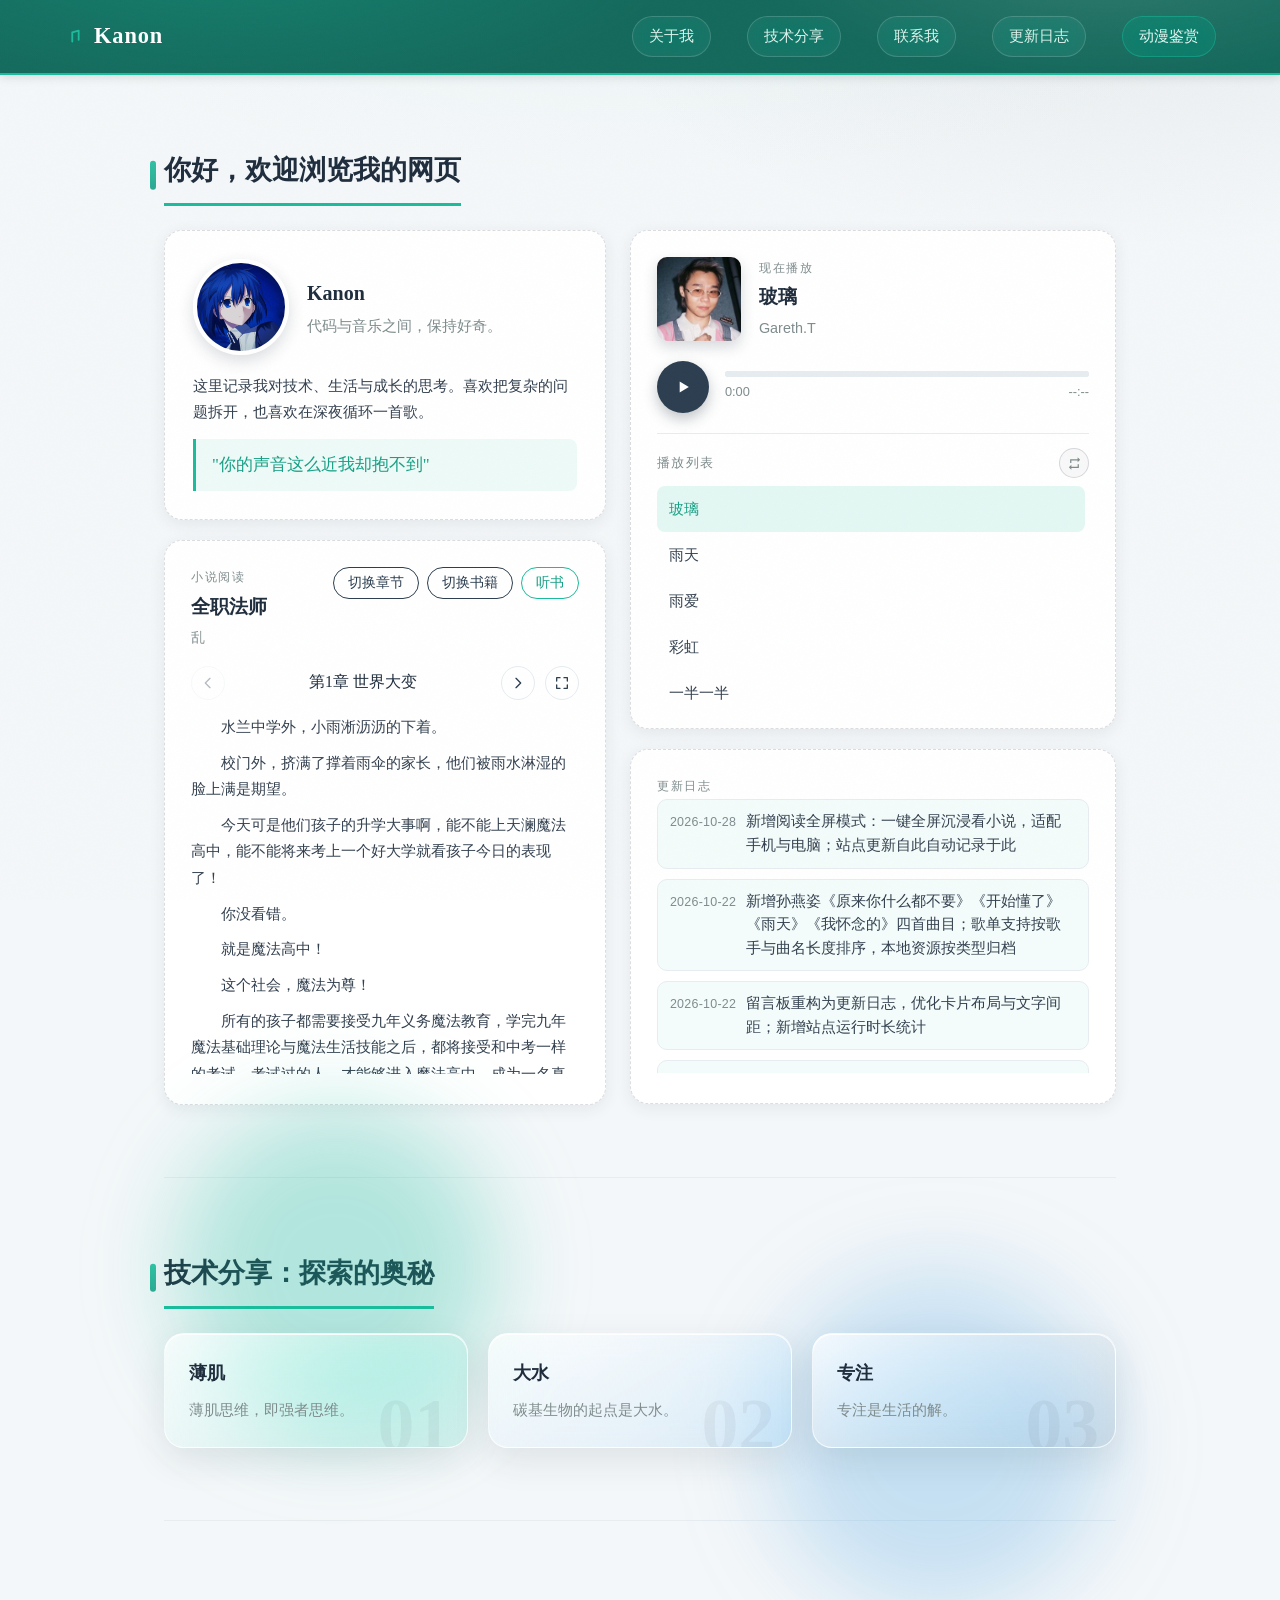
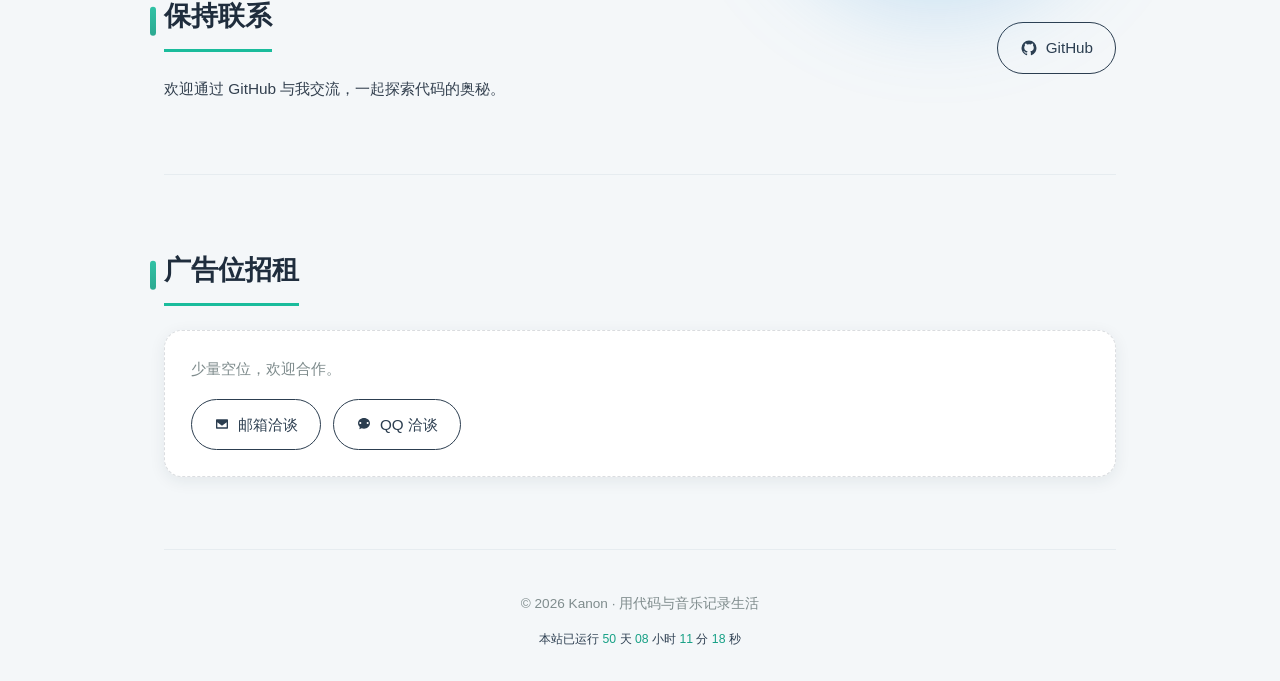
==== commit 7fe8d050: "全屏阅读升级：自然纸色磨砂背景、全屏切章/切书/听书/点段朗读、自动续章" ====
--- a/index.html
+++ b/index.html
@@ -77,6 +77,11 @@
                                 <path d="M9 5l7 7-7 7" fill="none" stroke="currentColor" stroke-width="2" stroke-linecap="round" stroke-linejoin="round"/>
                             </svg>
                         </button>
+                        <button class="chapter-btn" id="novel-fullscreen-btn" aria-label="全屏阅读" title="全屏阅读">
+                            <svg viewBox="0 0 24 24" width="16" height="16" aria-hidden="true">
+                                <path d="M4 9V4h5M20 9V4h-5M4 15v5h5M20 15v5h-5" fill="none" stroke="currentColor" stroke-width="2" stroke-linecap="round" stroke-linejoin="round"/>
+                            </svg>
+                        </button>
                     </div>
 
                     <div class="novel-content" id="novel-content"></div>
@@ -159,6 +164,7 @@
                 <div class="guestbook-card" id="changelog">
                     <p class="now-label">更新日志</p>
                     <ul class="changelog-list" id="changelog-list">
+                        <li class="changelog-item"><span class="changelog-date">2026-10-28</span><span class="changelog-text">新增阅读全屏模式：一键全屏沉浸看小说，适配手机与电脑；站点更新自此自动记录于此</span></li>
                         <li class="changelog-item"><span class="changelog-date">2026-10-22</span><span class="changelog-text">新增孙燕姿《原来你什么都不要》《开始懂了》《雨天》《我怀念的》四首曲目；歌单支持按歌手与曲名长度排序，本地资源按类型归档</span></li>
                         <li class="changelog-item"><span class="changelog-date">2026-10-22</span><span class="changelog-text">留言板重构为更新日志，优化卡片布局与文字间距；新增站点运行时长统计</span></li>
                         <li class="changelog-item"><span class="changelog-date">2026-10-22</span><span class="changelog-text">阅读与播放进度本地记忆：刷新或重新打开页面后，自动恢复上次章节与曲目</span></li>
@@ -264,6 +270,43 @@
 
     <div id="toast" class="toast" role="status" aria-live="polite"></div>
 
+    <!-- 阅读全屏层：自然纸色 + 磨砂质感，手机与电脑通用，支持切章/切书/听书/点段朗读 -->
+    <div id="reader-fullscreen" class="reader-fullscreen" hidden>
+        <div class="reader-fullscreen-head">
+            <span class="rf-title" id="rf-title"></span>
+            <div class="rf-tools">
+                <button type="button" id="rf-chapter-btn" class="rf-tool" title="切换章节">章节</button>
+                <button type="button" id="rf-book-btn" class="rf-tool" title="切换书籍">书籍</button>
+                <button type="button" id="rf-read-btn" class="rf-tool" title="朗读当前章节">听书</button>
+                <button type="button" id="rf-close" class="rf-tool rf-close" title="退出全屏">退出</button>
+            </div>
+        </div>
+
+        <!-- 全屏内：书籍面板 -->
+        <div id="rf-book-panel" class="rf-panel" hidden>
+            <p class="panel-hint">选择书籍</p>
+            <div class="book-list" id="rf-book-list"></div>
+        </div>
+
+        <!-- 全屏内：章节面板 -->
+        <div id="rf-chapter-panel" class="rf-panel" hidden>
+            <p class="panel-hint">选择章节</p>
+            <div class="chapter-list" id="rf-chapter-list"></div>
+        </div>
+
+        <!-- 全屏内：听书控制条 -->
+        <div id="rf-read-bar" class="rf-read-bar" hidden>
+            <span class="read-status" id="rf-read-status">正在朗读</span>
+            <button type="button" class="read-rate-btn" id="rf-rate-down" aria-label="放慢语速">−</button>
+            <span class="read-rate" id="rf-rate">1.0×</span>
+            <button type="button" class="read-rate-btn" id="rf-rate-up" aria-label="加快语速">+</button>
+            <button type="button" class="read-rate-btn read-stop" id="rf-read-stop" aria-label="停止朗读">停止</button>
+        </div>
+
+        <div id="rf-content" class="rf-content"></div>
+        <p class="rf-hint" id="rf-hint">点击任意段落，可从该段开始朗读</p>
+    </div>
+
     <!-- 小说章节索引（小文件）与主脚本均延迟加载，正文分片按需动态注入，不再阻塞首屏 -->
     <script src="novels/index.js" defer></script>
     <script src="script.js" defer></script>
--- a/style.css
+++ b/style.css
@@ -2,6 +2,11 @@
    Kanon 个人博客 · 样式
    基调：深蓝墨 + 薄荷绿，衬线标题 + 无衬线正文
    ============================================ */
+
+/* 固定导航遮挡锚点：点击导航跳转时预留顶部导航高度 */
+html {
+    scroll-padding-top: 80px;
+}
 
 :root {
     --ink: #1f2d3d;
@@ -215,7 +220,7 @@
 .about-grid {
     display: grid;
     gap: 20px;
-    /* 两栏等高：留言板拉伸至与小说卡片底部对齐 */
+    /* 两栏卡片：自然高度 + 右侧滚动区高度补偿，底部平齐 */
 }
 
 /* 左栏：个人资料卡片 */
@@ -298,12 +303,12 @@
     min-width: 0;
 }
 
-/* 小说卡片拉伸到底部：与右栏留言板底部对齐（恢复修改前布局） */
+/* 小说卡片保持自然高度：正文区封顶不铺开，卡片约 500+px 紧凑；间隙恒 = padding 30px */
 .about-left .novel-card {
-    flex: 1;
-}
-
-/* 右栏容器：播放器 + 留言板 */
+    flex: 0 0 auto;
+}
+
+/* 右栏容器：播放器 + 更新日志 */
 .about-right {
     display: flex;
     flex-direction: column;
@@ -311,9 +316,9 @@
     min-width: 0;
 }
 
-/* 留言板卡片拉伸到底部：与左栏小说卡片底部对齐 */
+/* 更新日志卡片：自然高度，列表高度配合使卡片底部与小说卡片平齐 */
 .about-right .guestbook-card {
-    flex: 1;
+    flex: 0 0 auto;
 }
 
 /* ============================ */
@@ -501,7 +506,7 @@
     text-overflow: ellipsis;
 }
 
-/* 章节正文：内容区封顶 360px，恢复原来的紧凑高度；卡片拉伸时正文区不再被拉高 */
+/* 章节正文：封顶 360px 防止整章全文铺开，超长时卡片内滚动；间隙 = 卡片 padding-bottom 30px */
 .novel-content {
     flex: 1;
     min-height: 240px;
@@ -1219,7 +1224,7 @@
     padding: 0;
     flex: 1;
     min-height: 0;
-    max-height: 360px;
+    max-height: 274px;
     overflow-y: auto;
     display: grid;
     align-content: start;
@@ -1294,12 +1299,272 @@
     opacity: 0;
     pointer-events: none;
     transition: opacity 0.3s var(--ease), transform 0.3s var(--ease);
-    z-index: 200;
+    z-index: 400;
 }
 
 .toast.show {
     opacity: 1;
     transform: translateX(-50%) translateY(0);
+}
+
+/* ============================ */
+/* 阅读全屏层：自然纸色 + 磨砂  */
+/* ============================ */
+.reader-fullscreen {
+    position: fixed;
+    inset: 0;
+    z-index: 300;
+    background: #f4efe3;
+    display: flex;
+    flex-direction: column;
+    padding: 20px 5% 30px;
+    overflow: hidden;
+    animation: rf-in 0.35s var(--ease);
+}
+
+/* hidden 属性优先：防止 display 覆盖 hidden 导致层常驻 */
+.reader-fullscreen[hidden] {
+    display: none !important;
+}
+
+/* 磨砂纸纹：细噪点 + 极浅纸纤维，营造纸质质感 */
+.reader-fullscreen::before {
+    content: "";
+    position: absolute;
+    inset: 0;
+    pointer-events: none;
+    z-index: 0;
+    background-image: url("data:image/svg+xml,%3Csvg xmlns='http://www.w3.org/2000/svg' width='140' height='140'%3E%3Cfilter id='n'%3E%3CfeTurbulence type='fractalNoise' baseFrequency='0.9' numOctaves='2' stitchTiles='stitch'/%3E%3C/filter%3E%3Crect width='140' height='140' filter='url(%23n)' opacity='0.55'/%3E%3C/svg%3E");
+    opacity: 0.05;
+    mix-blend-mode: multiply;
+}
+
+.reader-fullscreen::after {
+    content: "";
+    position: absolute;
+    inset: 0;
+    pointer-events: none;
+    z-index: 0;
+    background:
+        radial-gradient(ellipse at 28% 16%, rgba(255, 255, 255, 0.55), transparent 55%),
+        radial-gradient(ellipse at 72% 84%, rgba(214, 196, 162, 0.28), transparent 60%);
+}
+
+.reader-fullscreen > * {
+    position: relative;
+    z-index: 1;
+}
+
+@keyframes rf-in {
+    from { opacity: 0; transform: scale(0.97) translateY(14px); }
+    to { opacity: 1; transform: none; }
+}
+
+.reader-fullscreen.closing {
+    animation: rf-out 0.24s var(--ease) forwards;
+}
+
+@keyframes rf-out {
+    to { opacity: 0; transform: scale(0.985) translateY(8px); }
+}
+
+.reader-fullscreen-head {
+    display: flex;
+    align-items: center;
+    justify-content: space-between;
+    gap: 12px;
+    max-width: 720px;
+    width: 100%;
+    margin: 0 auto 14px;
+}
+
+.rf-title {
+    font-family: "Noto Serif SC", "PingFang SC", serif;
+    font-weight: 600;
+    font-size: 1.04em;
+    color: #4a3f33;
+    overflow: hidden;
+    text-overflow: ellipsis;
+    white-space: nowrap;
+}
+
+.rf-tools {
+    flex: none;
+    display: flex;
+    align-items: center;
+    gap: 6px;
+}
+
+.rf-tool {
+    flex: none;
+    font-family: inherit;
+    font-size: 0.86em;
+    padding: 7px 14px;
+    border-radius: 999px;
+    border: 1px solid rgba(52, 96, 84, 0.35);
+    color: #346054;
+    background: rgba(255, 255, 255, 0.55);
+    cursor: pointer;
+    transition: background 0.3s var(--ease), color 0.3s var(--ease), border-color 0.3s var(--ease), transform 0.25s var(--ease);
+}
+
+.rf-tool:hover,
+.rf-tool.active {
+    background: #346054;
+    border-color: #346054;
+    color: #fff;
+    transform: translateY(-1px);
+}
+
+.rf-close {
+    border-color: rgba(150, 106, 82, 0.4);
+    color: #8a6a55;
+    background: rgba(255, 255, 255, 0.35);
+}
+
+.rf-close:hover,
+.rf-close.active {
+    background: #8a6a55;
+    border-color: #8a6a55;
+    color: #fff;
+}
+
+/* 全屏内面板：纸色浮层 */
+.rf-panel {
+    position: absolute;
+    top: 74px;
+    left: 50%;
+    transform: translateX(-50%);
+    z-index: 5;
+    width: min(420px, 92%);
+    background: rgba(255, 253, 248, 0.97);
+    border: 1px solid rgba(90, 78, 62, 0.14);
+    border-radius: 16px;
+    box-shadow: 0 18px 48px rgba(74, 63, 51, 0.18);
+    padding: 16px;
+    max-height: 62vh;
+    overflow: hidden;
+    animation: rf-panel-in 0.28s var(--ease);
+}
+
+.rf-panel[hidden] {
+    display: none !important;
+}
+
+@keyframes rf-panel-in {
+    from { opacity: 0; transform: translateX(-50%) translateY(-8px); }
+    to { opacity: 1; transform: translateX(-50%) translateY(0); }
+}
+
+.rf-panel .book-list,
+.rf-panel .chapter-list {
+    max-height: 44vh;
+    overflow-y: auto;
+}
+
+/* 全屏内听书控制条 */
+.rf-read-bar {
+    max-width: 720px;
+    width: 100%;
+    margin: 0 auto 10px;
+    display: flex;
+    align-items: center;
+    justify-content: center;
+    gap: 10px;
+    padding: 7px 14px;
+    border-radius: 999px;
+    background: rgba(255, 255, 255, 0.6);
+    border: 1px solid rgba(52, 96, 84, 0.18);
+    font-size: 0.88em;
+    color: #4a3f33;
+}
+
+.rf-read-bar[hidden] {
+    display: none !important;
+}
+
+.rf-content {
+    flex: 1;
+    min-height: 0;
+    overflow-y: auto;
+    max-width: 720px;
+    width: 100%;
+    margin: 0 auto;
+    font-size: 1.12em;
+    line-height: 2.05;
+    color: #3d352c;
+    scrollbar-width: thin;
+    scrollbar-color: rgba(52, 96, 84, 0.4) transparent;
+    padding: 0 6px 8px 0;
+}
+
+.rf-content::-webkit-scrollbar {
+    width: 6px;
+}
+
+.rf-content::-webkit-scrollbar-thumb {
+    background: rgba(52, 96, 84, 0.4);
+    border-radius: 999px;
+}
+
+.rf-content p {
+    margin: 0 0 0.85em;
+    text-indent: 2em;
+    text-align: justify;
+    cursor: pointer;
+    border-radius: 6px;
+    transition: background 0.25s var(--ease), color 0.25s var(--ease);
+}
+
+.rf-content p:hover {
+    background: rgba(52, 96, 84, 0.07);
+}
+
+.rf-content p.reading {
+    background: rgba(212, 232, 220, 0.75);
+    color: #1f4d3f;
+    font-weight: 500;
+}
+
+.rf-hint {
+    max-width: 720px;
+    width: 100%;
+    margin: 4px auto 0;
+    text-align: center;
+    font-size: 0.8em;
+    color: rgba(74, 63, 51, 0.55);
+}
+
+/* 手机端：字号与间距适配，更大阅读舒适区 */
+@media (max-width: 767px) {
+    .reader-fullscreen {
+        padding: 12px 4% 18px;
+    }
+    .reader-fullscreen-head {
+        margin-bottom: 10px;
+        gap: 8px;
+    }
+    .rf-tool {
+        font-size: 0.8em;
+        padding: 6px 11px;
+    }
+    .rf-title {
+        font-size: 0.98em;
+    }
+    .rf-content {
+        font-size: 1.05em;
+        line-height: 1.95;
+    }
+    .rf-content p {
+        margin-bottom: 0.9em;
+    }
+    .rf-panel {
+        top: 64px;
+        width: 94%;
+    }
+    .rf-hint {
+        font-size: 0.76em;
+    }
 }
 
 /* ============================ */
@@ -1386,3 +1651,12 @@
         transform: none;
     }
 }
+
+/* ============================ */
+/* 移动端：导航较高，锚点偏移加大 */
+/* ============================ */
+@media (max-width: 767px) {
+    html {
+        scroll-padding-top: 190px;
+    }
+}
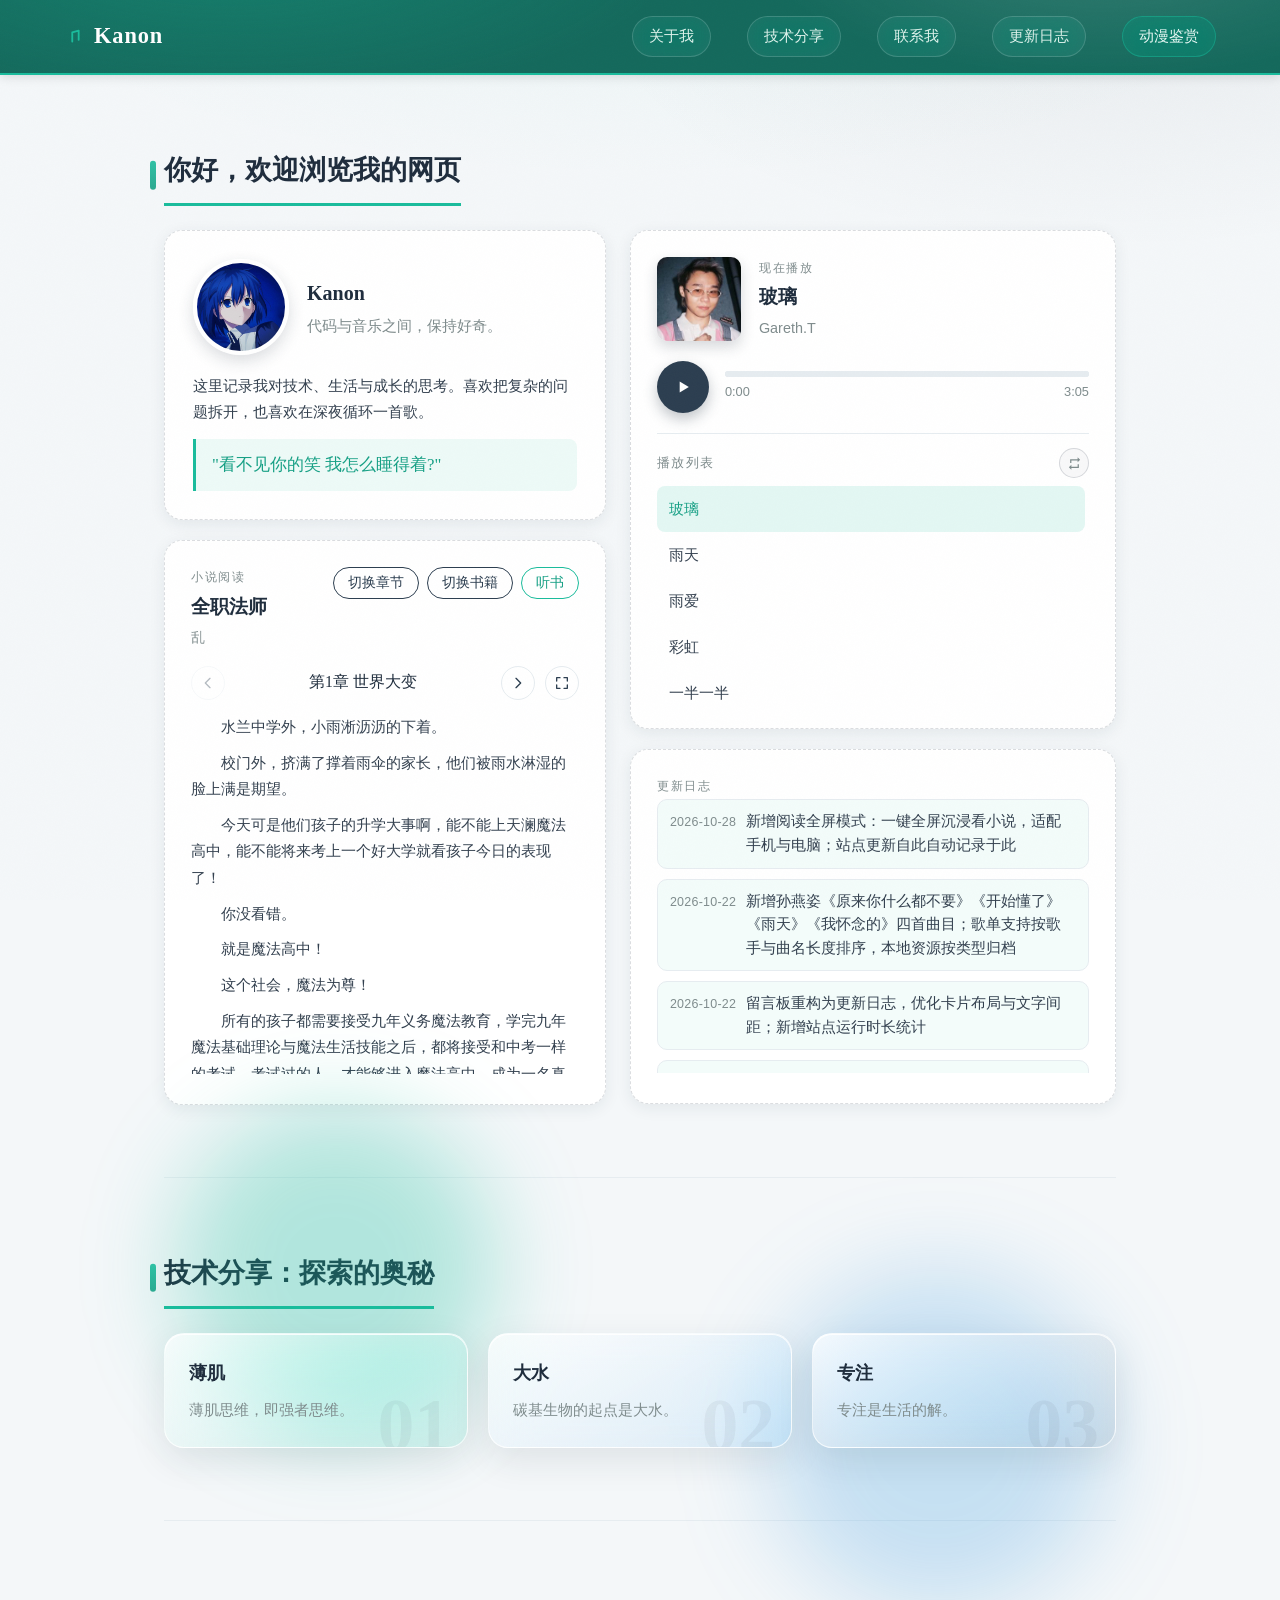
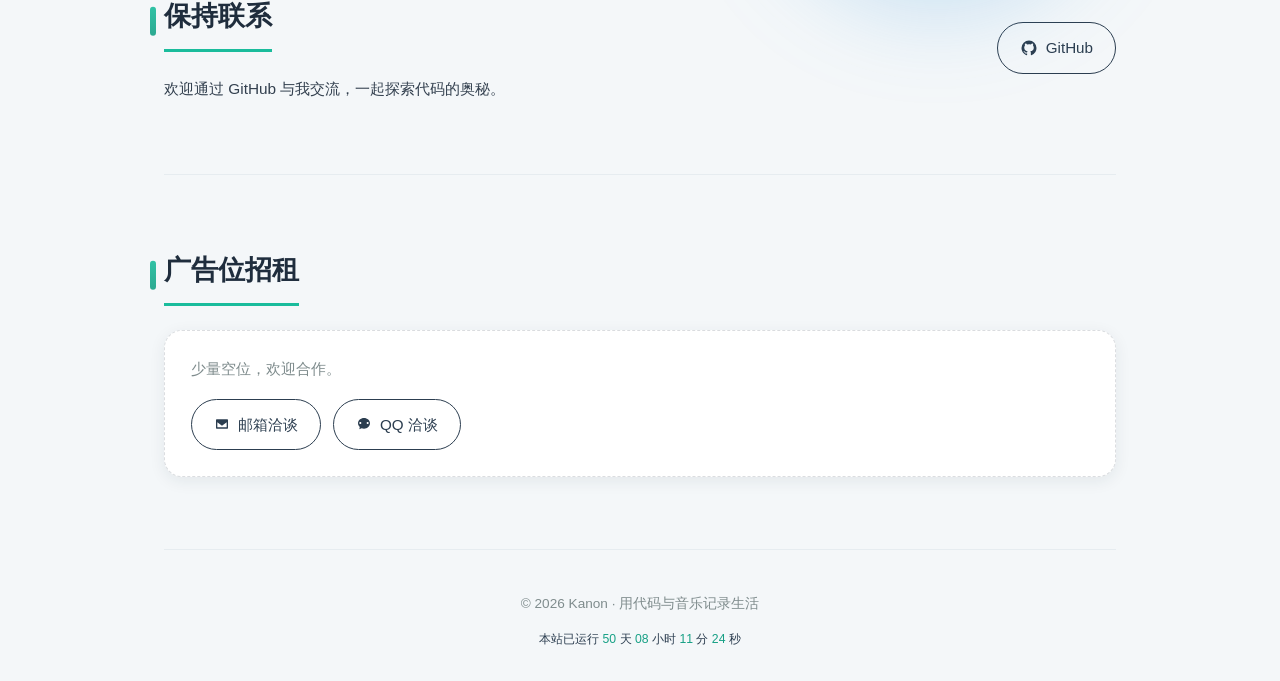
==== commit 6a11cea6: "全屏底部增加上一章/下一章按钮（边界禁用、朗读续读、正文回顶）" ====
--- a/index.html
+++ b/index.html
@@ -305,6 +305,12 @@
 
         <div id="rf-content" class="rf-content"></div>
         <p class="rf-hint" id="rf-hint">点击任意段落，可从该段开始朗读</p>
+
+        <!-- 全屏底部：上一章 / 下一章 -->
+        <div class="rf-nav" id="rf-nav">
+            <button type="button" id="rf-prev-chapter" class="rf-nav-btn" title="上一章">上一章</button>
+            <button type="button" id="rf-next-chapter" class="rf-nav-btn" title="下一章">下一章</button>
+        </div>
     </div>
 
     <!-- 小说章节索引（小文件）与主脚本均延迟加载，正文分片按需动态注入，不再阻塞首屏 -->
--- a/style.css
+++ b/style.css
@@ -1535,6 +1535,45 @@
     color: rgba(74, 63, 51, 0.55);
 }
 
+/* 全屏底部：上一章 / 下一章（纸色药丸，悬浮底部，不挤压正文） */
+.rf-nav {
+    position: fixed;
+    bottom: calc(18px + env(safe-area-inset-bottom));
+    left: 50%;
+    transform: translateX(-50%);
+    display: flex;
+    gap: 12px;
+    z-index: 30;
+}
+.rf-nav-btn {
+    padding: 9px 22px;
+    border-radius: 999px;
+    border: 1px solid rgba(61, 53, 44, 0.16);
+    background: rgba(244, 239, 227, 0.9);
+    color: #3d352c;
+    font-size: 14px;
+    font-weight: 500;
+    cursor: pointer;
+    backdrop-filter: blur(8px);
+    -webkit-backdrop-filter: blur(8px);
+    box-shadow: 0 4px 16px rgba(61, 53, 44, 0.1);
+    transition: transform 0.2s cubic-bezier(0.22, 1, 0.36, 1), box-shadow 0.2s, opacity 0.2s;
+}
+.rf-nav-btn:hover {
+    transform: translateY(-2px);
+    box-shadow: 0 8px 24px rgba(61, 53, 44, 0.16);
+}
+.rf-nav-btn:disabled {
+    opacity: 0.4;
+    cursor: default;
+    transform: none;
+    box-shadow: none;
+}
+/* 正文底部留出底栏空间，最后一段不被遮挡 */
+.rf-content {
+    padding-bottom: 96px;
+}
+
 /* 手机端：字号与间距适配，更大阅读舒适区 */
 @media (max-width: 767px) {
     .reader-fullscreen {
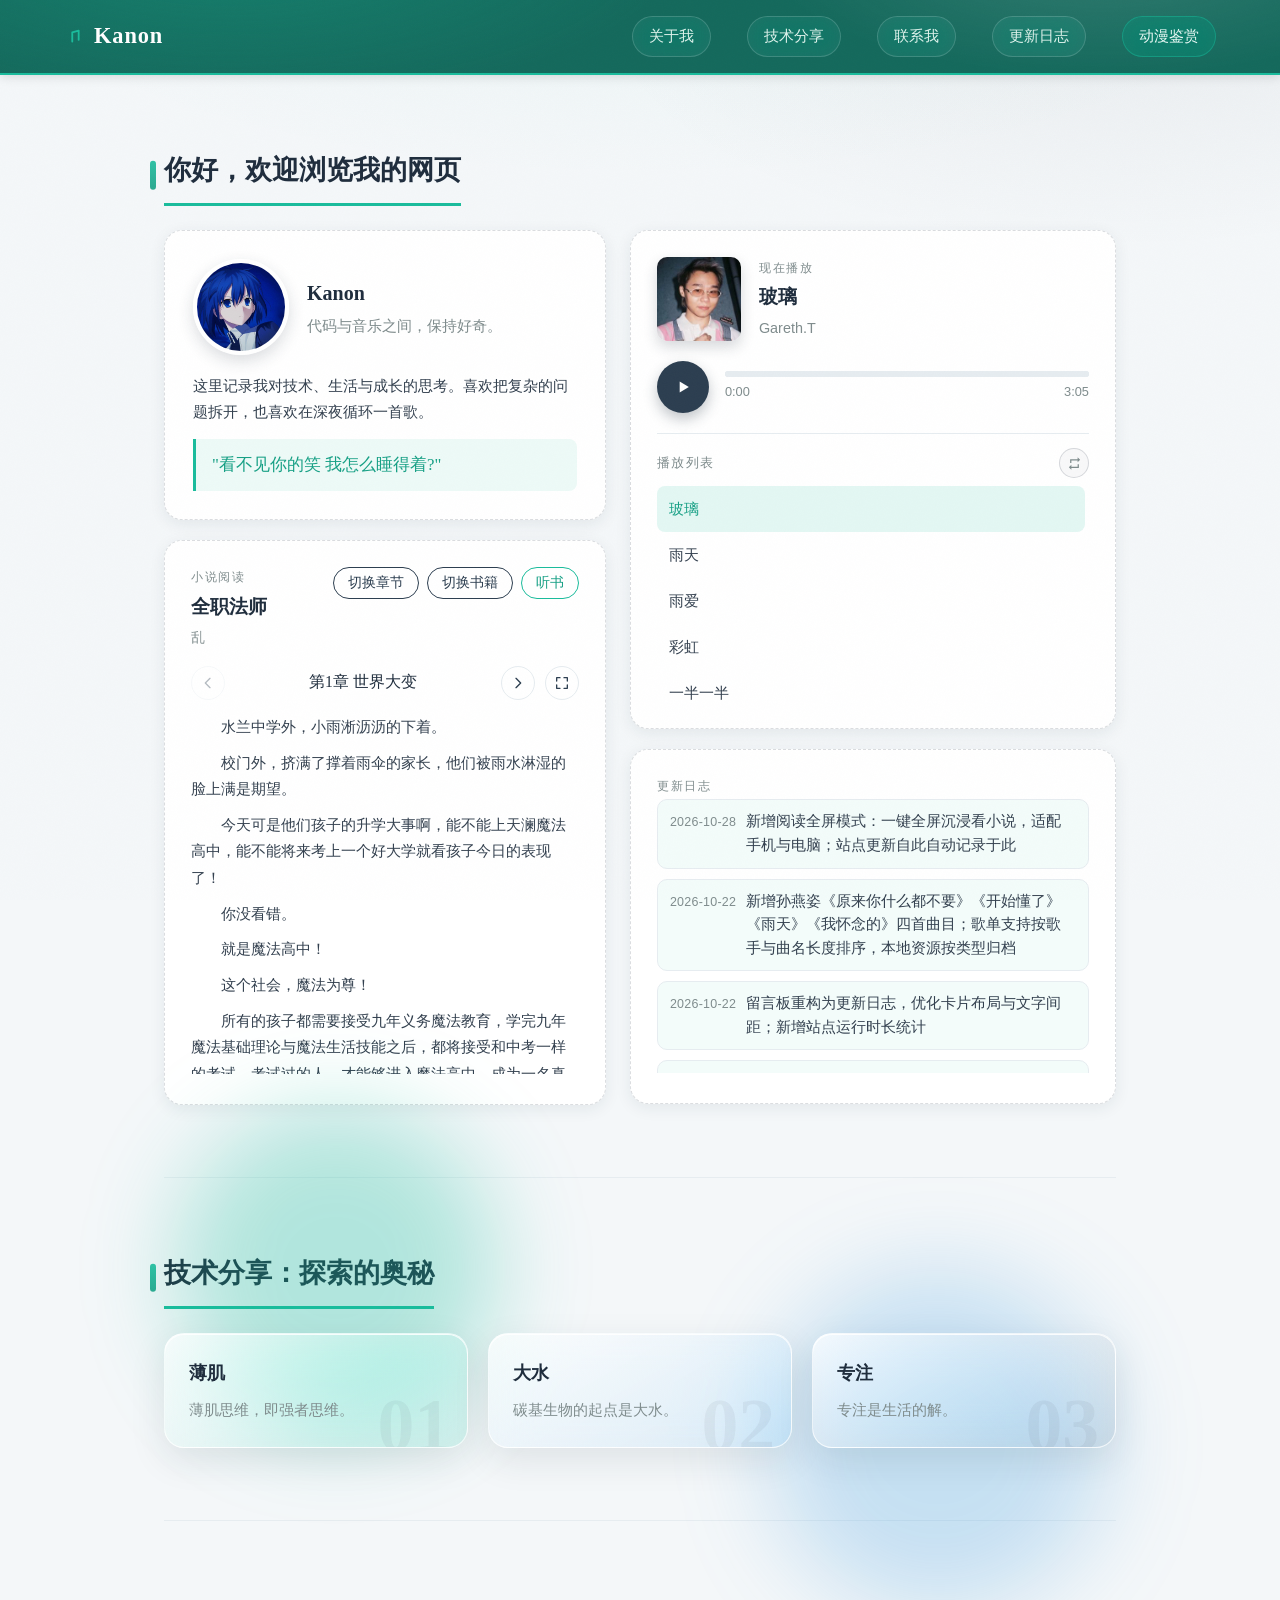
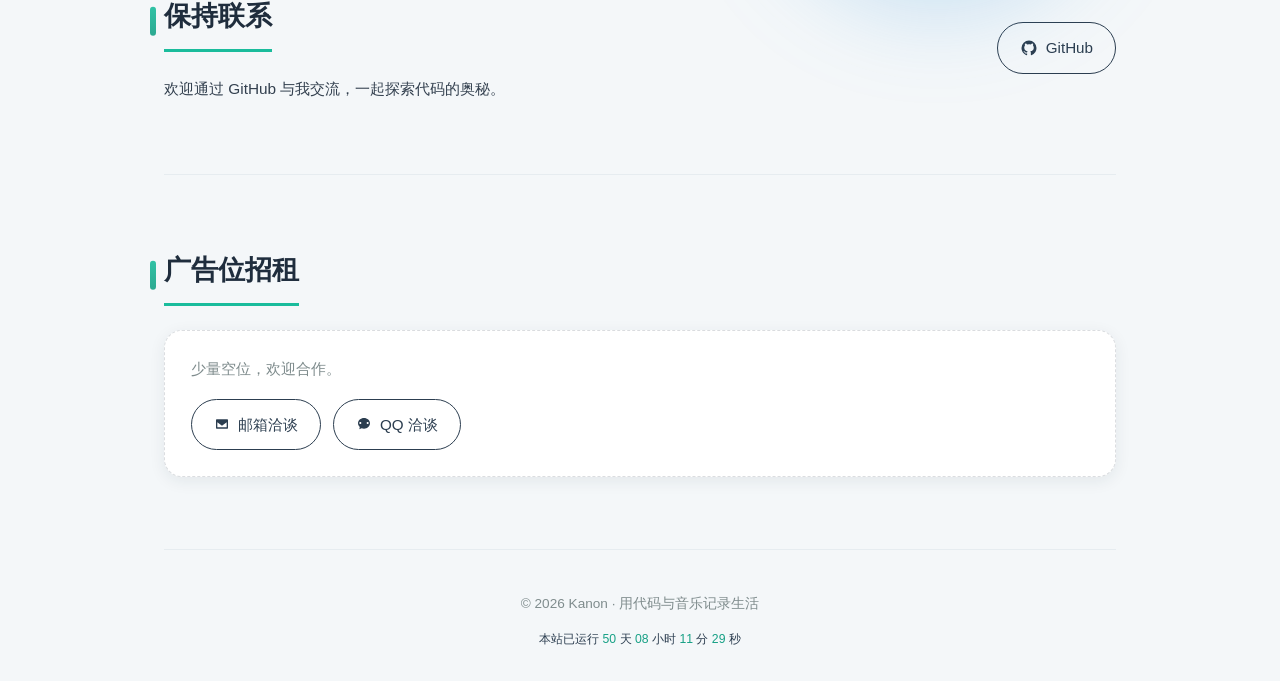
==== commit ee0fadc4: "听书改为双击段落（兼容手机）、提示文字移至正文上方不被底部按钮遮挡" ====
--- a/index.html
+++ b/index.html
@@ -303,8 +303,8 @@
             <button type="button" class="read-rate-btn read-stop" id="rf-read-stop" aria-label="停止朗读">停止</button>
         </div>
 
+        <p class="rf-hint" id="rf-hint">双击任意段落，可从该段开始朗读</p>
         <div id="rf-content" class="rf-content"></div>
-        <p class="rf-hint" id="rf-hint">点击任意段落，可从该段开始朗读</p>
 
         <!-- 全屏底部：上一章 / 下一章 -->
         <div class="rf-nav" id="rf-nav">
--- a/style.css
+++ b/style.css
@@ -1529,10 +1529,16 @@
 .rf-hint {
     max-width: 720px;
     width: 100%;
-    margin: 4px auto 0;
+    margin: 0 auto 6px;
     text-align: center;
     font-size: 0.8em;
     color: rgba(74, 63, 51, 0.55);
+}
+
+/* 段落双击朗读：移动端禁用双击缩放（不阻止双指缩放），保证双击事件可用 */
+.rf-content p,
+.novel-content p.para {
+    touch-action: manipulation;
 }
 
 /* 全屏底部：上一章 / 下一章（纸色药丸，悬浮底部，不挤压正文） */
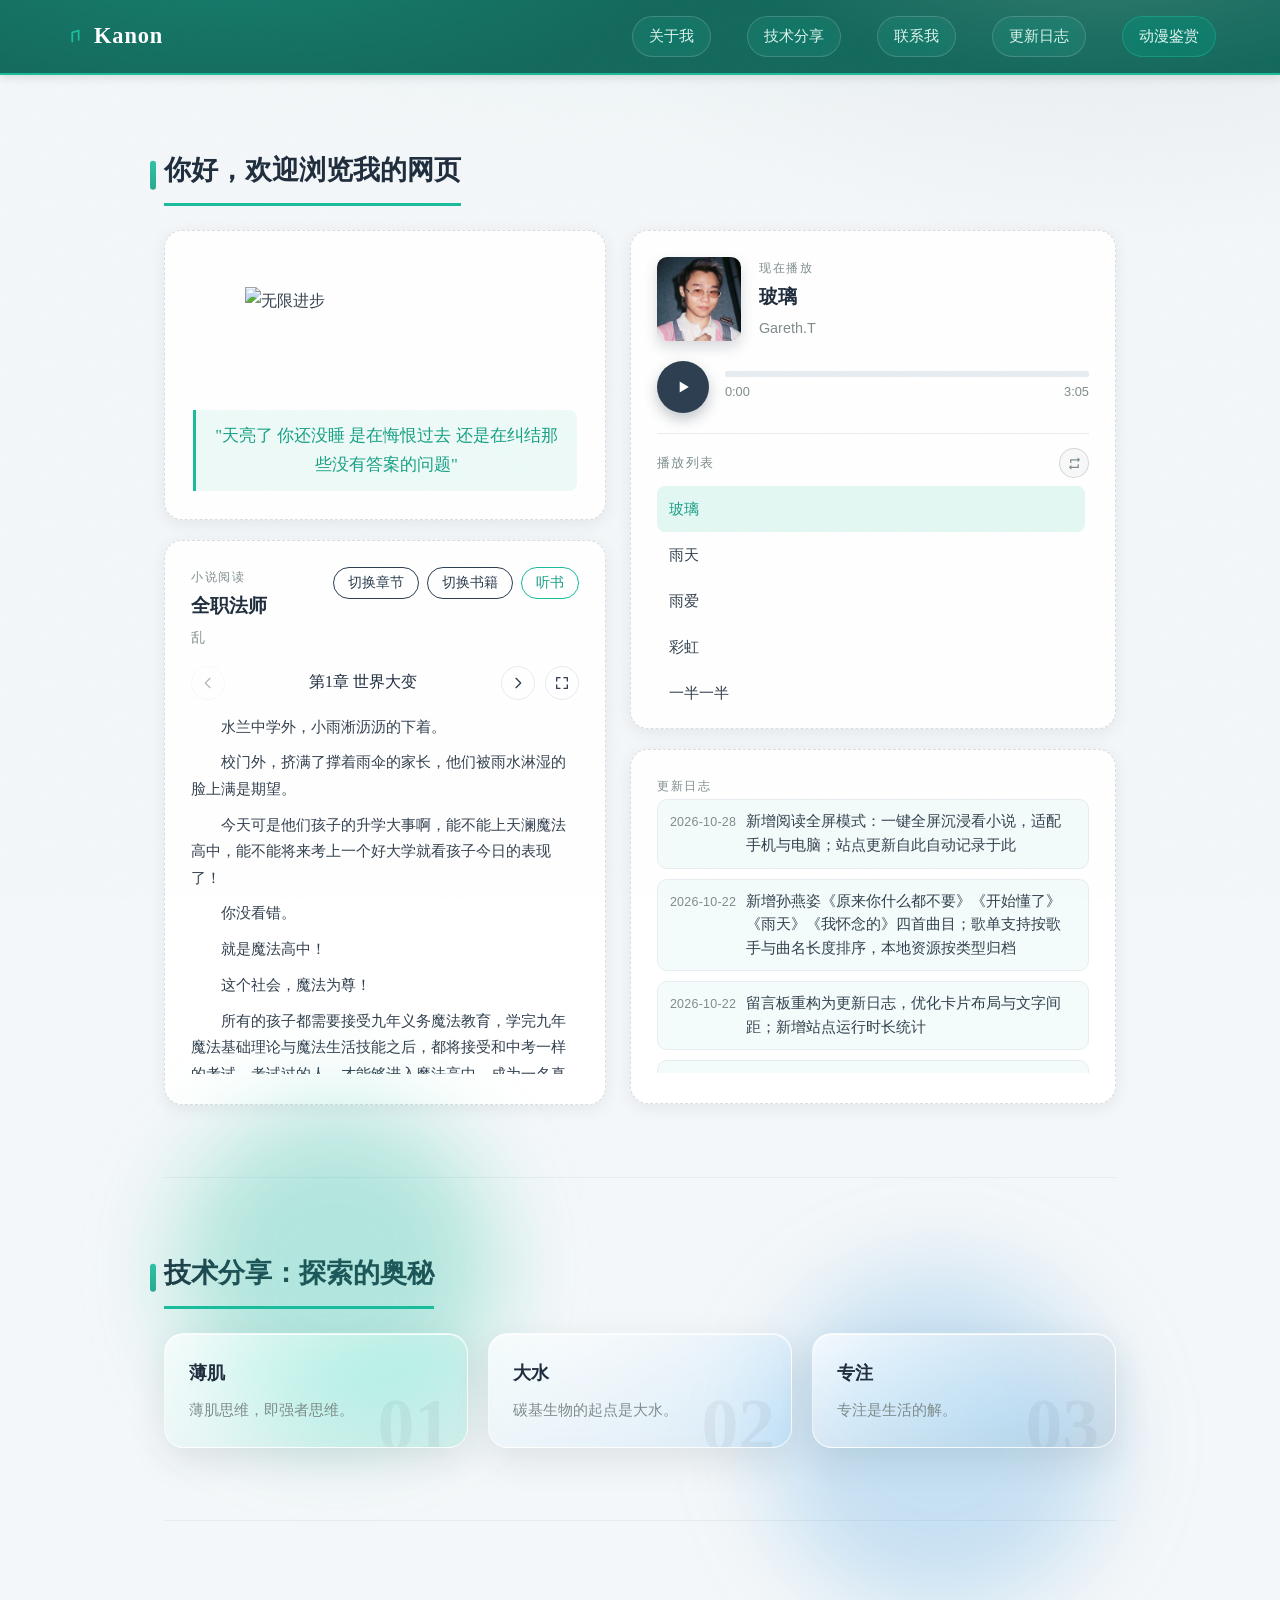
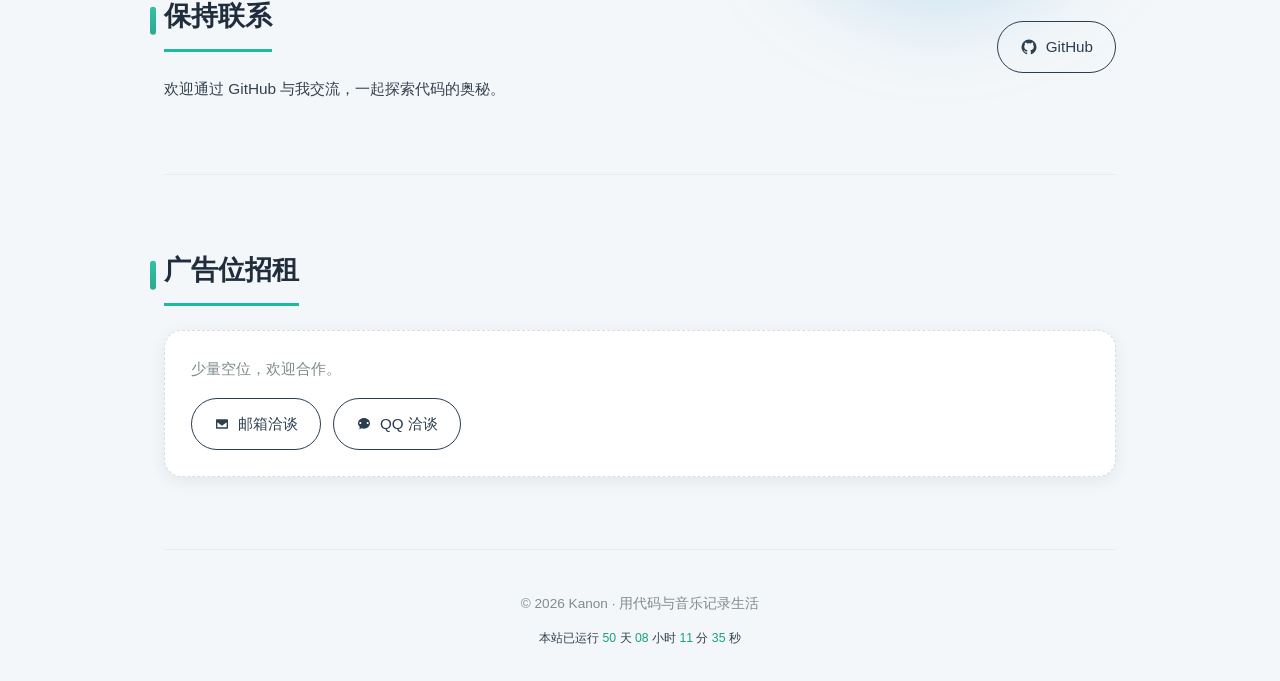
==== commit dcc0f9e2: "重构个人介绍：无限进步字标居中+歌词居中贴底，模块尺寸保持原高" ====
--- a/index.html
+++ b/index.html
@@ -37,18 +37,9 @@
                 <!-- 左栏：个人资料 + 小说模块 -->
                 <div class="about-left">
                     <div class="profile-card">
-                    <div class="profile-top">
-                        <div class="avatar-placeholder">
-                            <img src="assets/kanon_avatar.png" alt="Kanon 头像">
-                        </div>
-                        <div class="profile-meta">
-                            <p class="profile-name">Kanon</p>
-                            <p class="profile-tagline">代码与音乐之间，保持好奇。</p>
-                        </div>
-                    </div>
-                    <p class="intro-text">这里记录我对技术、生活与成长的思考。喜欢把复杂的问题拆开，也喜欢在深夜循环一首歌。</p>
-                    <p class="subtitle" id="random-lyric">歌词被外星人拐走了ovo!</p>
-                </div>
+                        <img src="assets/wxjb.png" alt="无限进步" class="profile-motto">
+                        <p class="subtitle" id="random-lyric">歌词被外星人拐走了ovo!</p>
+                    </div>
 
                 <!-- 小说模块 -->
                 <div class="novel-card">
--- a/style.css
+++ b/style.css
@@ -229,55 +229,18 @@
     border-radius: var(--radius);
     box-shadow: var(--shadow);
     padding: 28px;
-}
-
-.profile-top {
-    display: flex;
-    align-items: center;
-    gap: 18px;
-    margin-bottom: 18px;
-}
-
-.avatar-placeholder {
-    width: 96px;
-    height: 96px;
-    flex: none;
-    border-radius: 50%;
-    overflow: hidden;
-    border: 4px solid #fff;
-    box-shadow: 0 6px 16px rgba(31, 45, 61, 0.16);
-    transition: transform 0.35s var(--ease), border-color 0.35s var(--ease);
-}
-
-.avatar-placeholder:hover {
-    transform: scale(1.06) rotate(-2deg);
-    border-color: var(--accent);
-}
-
-.avatar-placeholder img {
-    width: 100%;
-    height: 100%;
-    object-fit: cover;
+    /* 保持重构前的模块高度（头像+介绍文字占位），避免左列变矮破坏与小说/日志的底部对齐 */
+    min-height: 290px;
+    display: flex;
+    flex-direction: column;
+}
+
+/* 无限进步字标：合适长宽，水平居中 */
+.profile-motto {
     display: block;
-}
-
-.profile-name {
-    font-family: "Noto Serif SC", "PingFang SC", serif;
-    font-weight: 700;
-    font-size: 1.25em;
-    color: var(--ink);
-    margin: 0;
-}
-
-.profile-tagline {
-    color: var(--muted);
-    font-size: 0.92em;
-    margin: 4px 0 0;
-}
-
-.intro-text {
-    margin: 0 0 14px;
-    font-size: 0.95em;
+    width: min(280px, 100%);
+    height: auto;
+    margin: 28px auto 14px;
 }
 
 /* 随机歌词：衬线字体，颜色沿用薄荷绿体系 */
@@ -286,10 +249,11 @@
     font-weight: 500;
     font-size: 1.05em;
     color: var(--accent-dark);
-    margin: 0;
+    margin: auto 0 0;
     padding: 12px 16px;
     background: rgba(26, 188, 156, 0.08);
     border-left: 3px solid var(--accent);
+    text-align: center;
     border-radius: 0 8px 8px 0;
 }
 
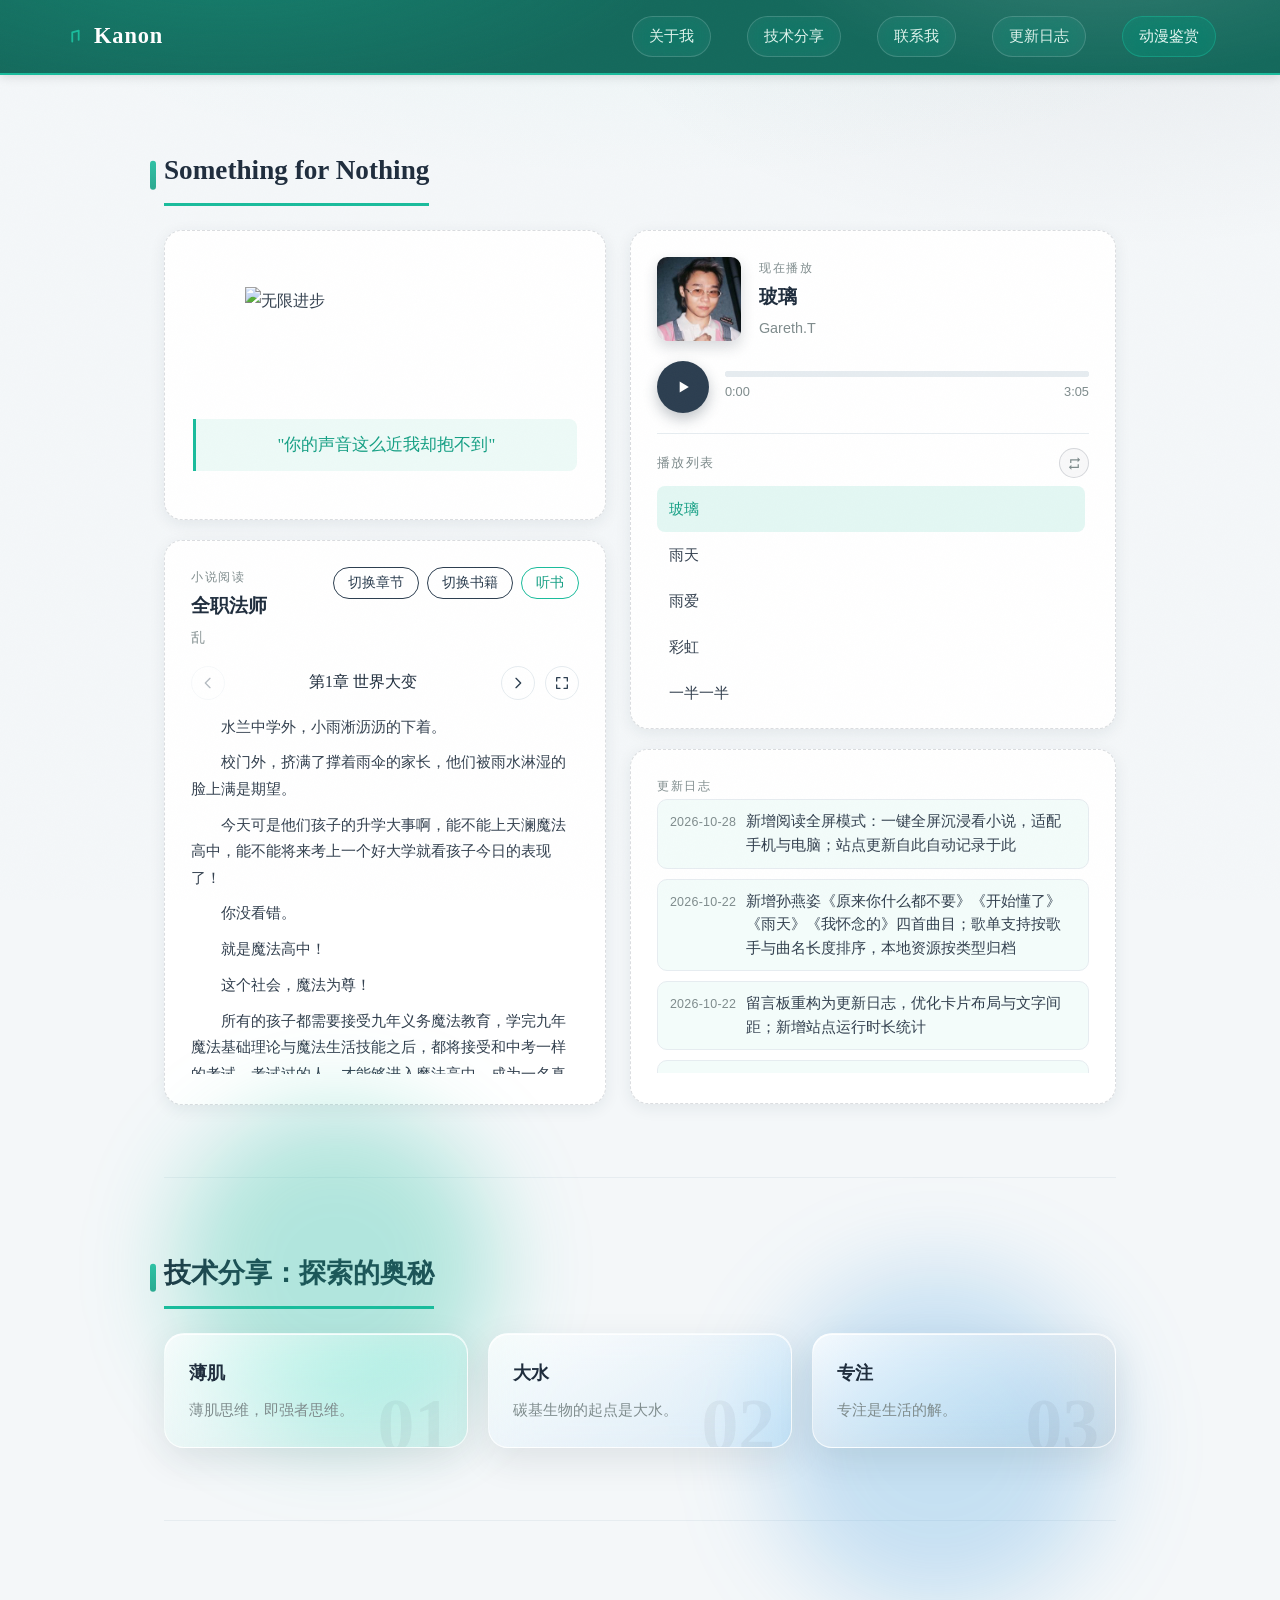
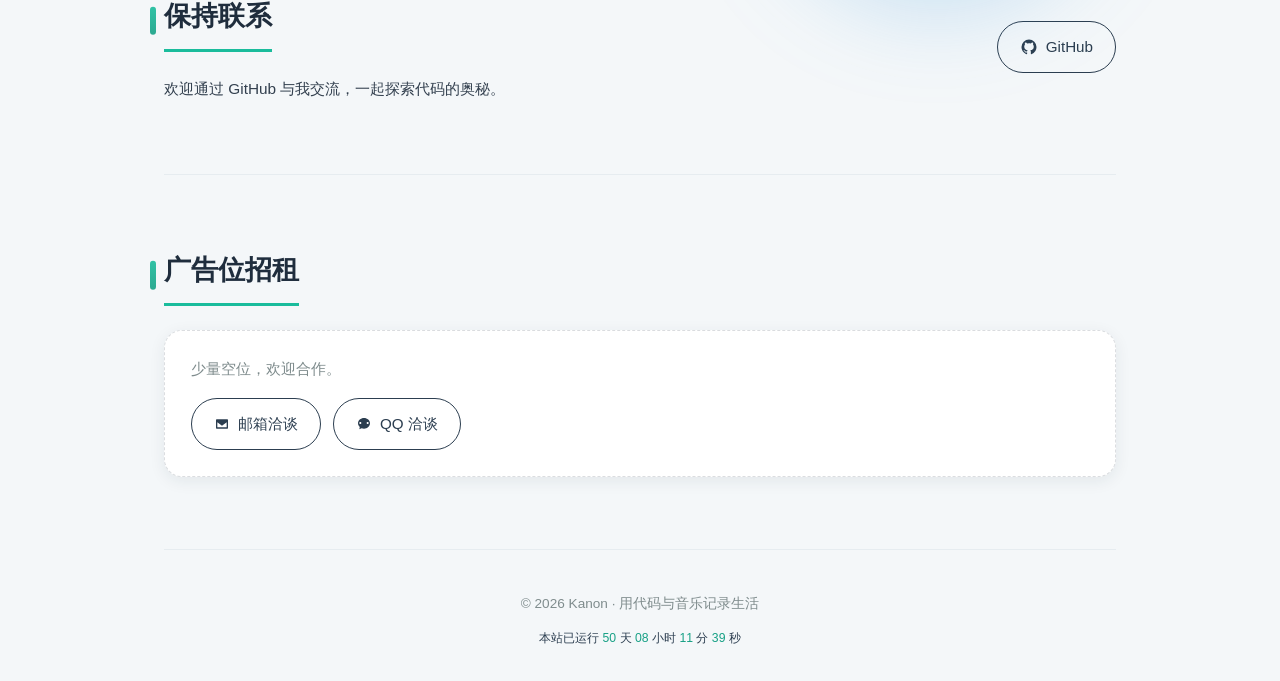
==== commit 1c294b4b: "欢迎语改为 Something for Nothing；歌词块点击切换；全屏切章按钮液态玻璃；修复CSS结构" ====
--- a/index.html
+++ b/index.html
@@ -31,7 +31,7 @@
         <!-- 关于我：左介绍 / 右音乐播放器       -->
         <!-- =================================== -->
         <section id="about" class="content-section">
-            <h2 class="section-title">你好，欢迎浏览我的网页</h2>
+            <h2 class="section-title">Something for Nothing</h2>
 
             <div class="about-grid">
                 <!-- 左栏：个人资料 + 小说模块 -->
--- a/style.css
+++ b/style.css
@@ -249,12 +249,26 @@
     font-weight: 500;
     font-size: 1.05em;
     color: var(--accent-dark);
-    margin: auto 0 0;
+    margin: auto 0 20px;
     padding: 12px 16px;
     background: rgba(26, 188, 156, 0.08);
     border-left: 3px solid var(--accent);
+    border-radius: 0 8px 8px 0;
     text-align: center;
-    border-radius: 0 8px 8px 0;
+    cursor: pointer;
+    transition: border-color 0.3s var(--ease), transform 0.3s var(--ease);
+}
+.subtitle:hover {
+    border-color: var(--accent-dark);
+    transform: translateY(-1px);
+}
+/* 点击切换歌词的淡入动效 */
+.lyric-switch {
+    animation: lyricPop 0.45s cubic-bezier(0.22, 1, 0.36, 1);
+}
+@keyframes lyricPop {
+    from { opacity: 0; transform: translateY(6px); }
+    to { opacity: 1; transform: translateY(0); }
 }
 
 /* ============================ */
@@ -1518,23 +1532,24 @@
 .rf-nav-btn {
     padding: 9px 22px;
     border-radius: 999px;
-    border: 1px solid rgba(61, 53, 44, 0.16);
-    background: rgba(244, 239, 227, 0.9);
+    border: 1px solid rgba(255, 255, 255, 0.55);
+    background: rgba(255, 255, 255, 0.22);
     color: #3d352c;
     font-size: 14px;
     font-weight: 500;
     cursor: pointer;
-    backdrop-filter: blur(8px);
-    -webkit-backdrop-filter: blur(8px);
-    box-shadow: 0 4px 16px rgba(61, 53, 44, 0.1);
-    transition: transform 0.2s cubic-bezier(0.22, 1, 0.36, 1), box-shadow 0.2s, opacity 0.2s;
+    backdrop-filter: blur(14px) saturate(1.3);
+    -webkit-backdrop-filter: blur(14px) saturate(1.3);
+    box-shadow: 0 6px 18px rgba(61, 53, 44, 0.1), inset 0 1px 0 rgba(255, 255, 255, 0.5);
+    transition: transform 0.2s cubic-bezier(0.22, 1, 0.36, 1), background 0.2s, box-shadow 0.2s, opacity 0.2s;
 }
 .rf-nav-btn:hover {
     transform: translateY(-2px);
-    box-shadow: 0 8px 24px rgba(61, 53, 44, 0.16);
+    background: rgba(255, 255, 255, 0.32);
+    box-shadow: 0 10px 26px rgba(61, 53, 44, 0.14), inset 0 1px 0 rgba(255, 255, 255, 0.65);
 }
 .rf-nav-btn:disabled {
-    opacity: 0.4;
+    opacity: 0.35;
     cursor: default;
     transform: none;
     box-shadow: none;
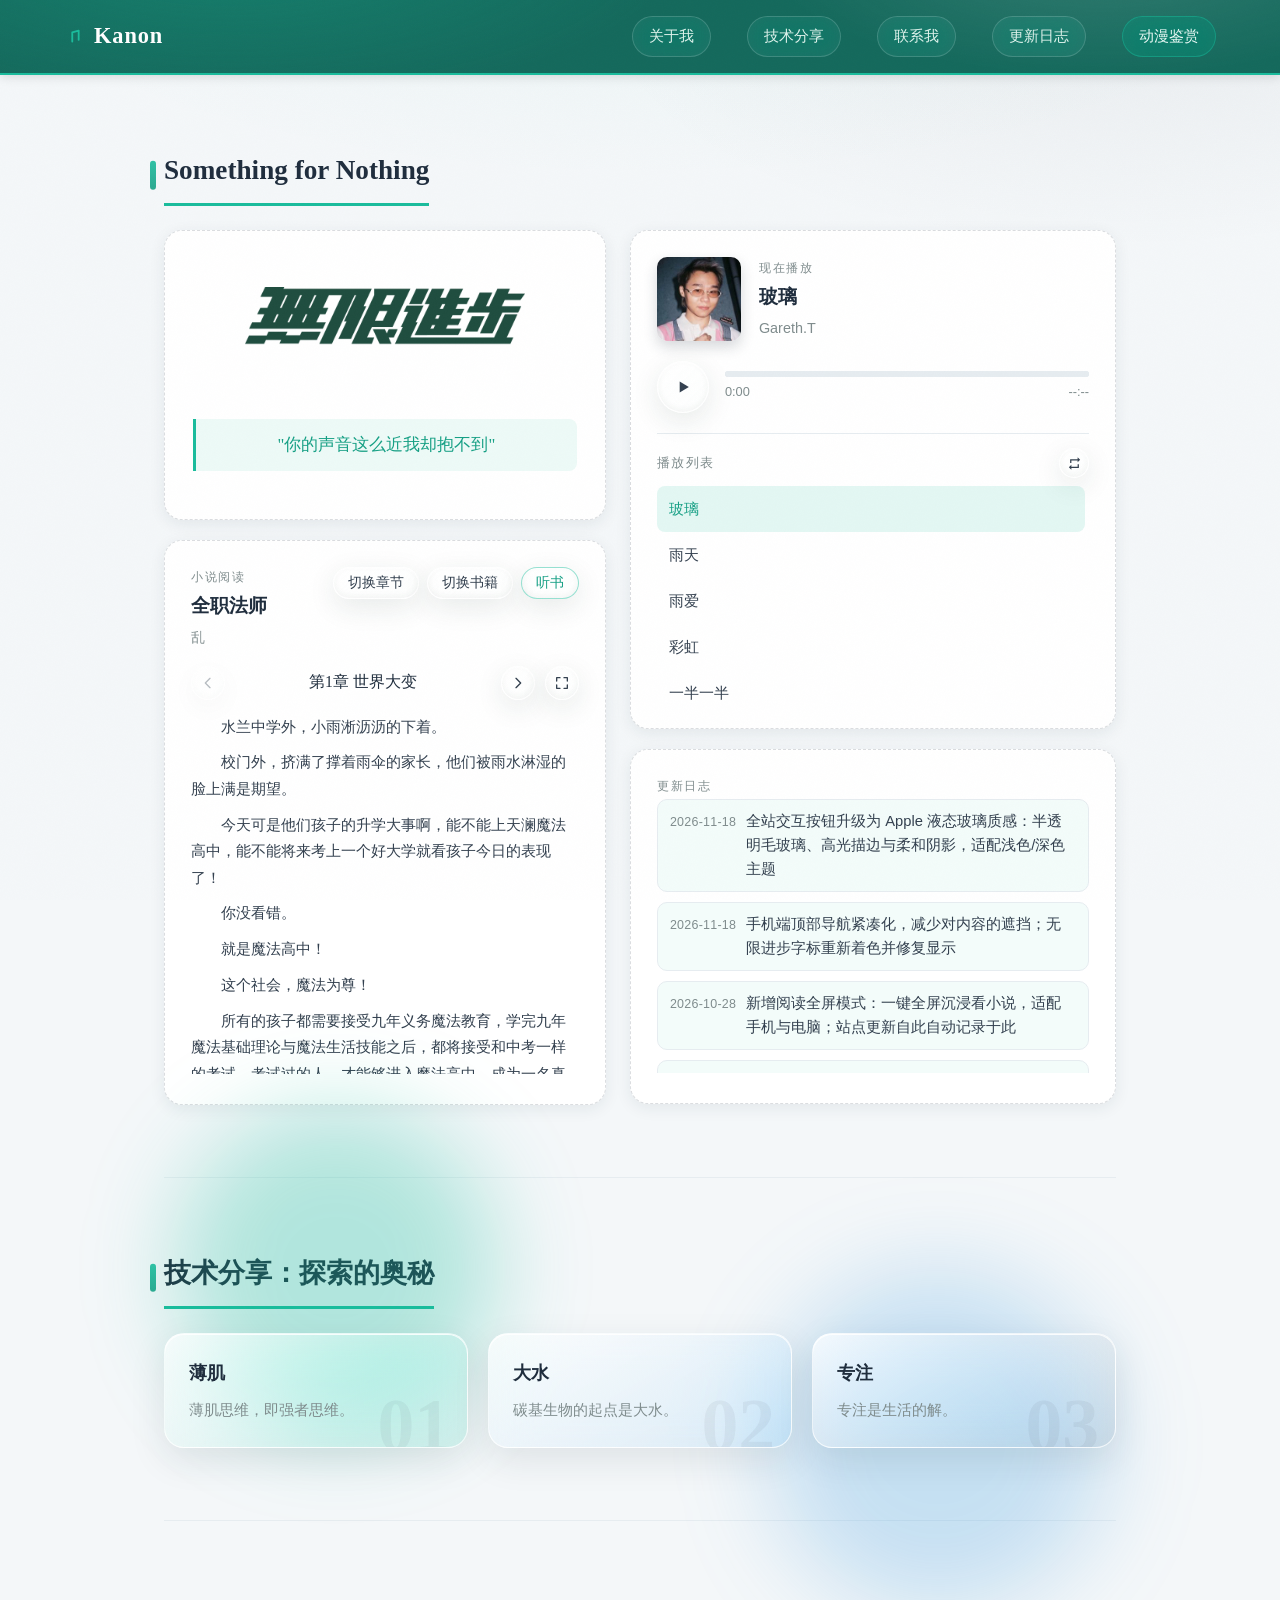
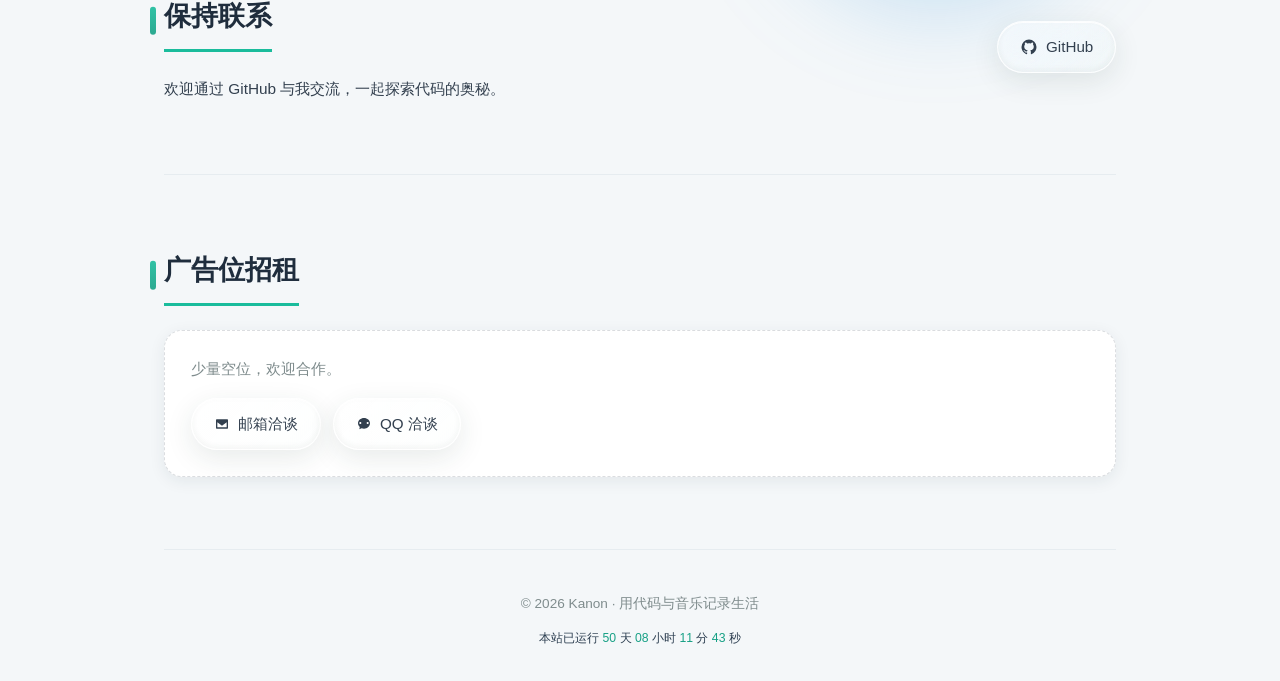
==== commit 2048c0c8: "更新日志新增液态玻璃与导航优化记录" ====
--- a/index.html
+++ b/index.html
@@ -155,6 +155,8 @@
                 <div class="guestbook-card" id="changelog">
                     <p class="now-label">更新日志</p>
                     <ul class="changelog-list" id="changelog-list">
+                        <li class="changelog-item"><span class="changelog-date">2026-11-18</span><span class="changelog-text">全站交互按钮升级为 Apple 液态玻璃质感：半透明毛玻璃、高光描边与柔和阴影，适配浅色/深色主题</span></li>
+                        <li class="changelog-item"><span class="changelog-date">2026-11-18</span><span class="changelog-text">手机端顶部导航紧凑化，减少对内容的遮挡；无限进步字标重新着色并修复显示</span></li>
                         <li class="changelog-item"><span class="changelog-date">2026-10-28</span><span class="changelog-text">新增阅读全屏模式：一键全屏沉浸看小说，适配手机与电脑；站点更新自此自动记录于此</span></li>
                         <li class="changelog-item"><span class="changelog-date">2026-10-22</span><span class="changelog-text">新增孙燕姿《原来你什么都不要》《开始懂了》《雨天》《我怀念的》四首曲目；歌单支持按歌手与曲名长度排序，本地资源按类型归档</span></li>
                         <li class="changelog-item"><span class="changelog-date">2026-10-22</span><span class="changelog-text">留言板重构为更新日志，优化卡片布局与文字间距；新增站点运行时长统计</span></li>
--- a/style.css
+++ b/style.css
@@ -1681,6 +1681,126 @@
 /* ============================ */
 @media (max-width: 767px) {
     html {
-        scroll-padding-top: 190px;
-    }
-}
+        scroll-padding-top: 120px;
+    }
+
+    /* 手机端顶部导航紧凑化：减少遮挡 */
+    .header {
+        padding: 10px 4% 8px;
+    }
+    .site-logo {
+        font-size: 1.15em;
+    }
+    .site-nav {
+        gap: 5px;
+    }
+    .site-nav a {
+        font-size: 0.78em;
+        padding: 5px 11px;
+    }
+}
+/* ============================================================
+   Apple 液态玻璃按钮（Liquid Glass）
+   仅作用于交互按钮；浅色 / 深色主题自适应
+   ============================================================ */
+:is(.novel-book-btn, .chapter-btn, .read-rate-btn, .toggle-btn,
+    .mode-btn, .contact-btn, .rf-tool, .rf-nav-btn) {
+    background: linear-gradient(135deg, rgba(255, 255, 255, 0.42) 0%, rgba(226, 248, 240, 0.06) 100%);
+    border: 1px solid rgba(255, 255, 255, 0.72);
+    color: var(--text);
+    -webkit-backdrop-filter: blur(26px) saturate(200%);
+    backdrop-filter: blur(26px) saturate(200%);
+    box-shadow:
+        0 8px 28px rgba(31, 58, 48, 0.1),
+        inset 0 1px 0 rgba(255, 255, 255, 0.85),
+        inset 0 -2px 6px rgba(31, 58, 48, 0.05);
+    transition:
+        background 0.28s var(--ease),
+        box-shadow 0.28s var(--ease),
+        border-color 0.28s var(--ease),
+        color 0.28s var(--ease),
+        transform 0.28s var(--ease);
+}
+
+:is(.novel-book-btn, .chapter-btn, .read-rate-btn, .toggle-btn,
+    .mode-btn, .contact-btn, .rf-tool, .rf-nav-btn):hover:not(:disabled) {
+    background: linear-gradient(135deg, rgba(255, 255, 255, 0.58) 0%, rgba(226, 248, 240, 0.24) 100%);
+    border-color: rgba(255, 255, 255, 0.82);
+    color: var(--text);
+    box-shadow:
+        0 12px 34px rgba(31, 58, 48, 0.16),
+        inset 0 1px 0 rgba(255, 255, 255, 0.95),
+        inset 0 -2px 6px rgba(31, 58, 48, 0.04);
+    transform: translateY(-1px);
+}
+
+:is(.novel-book-btn, .chapter-btn, .read-rate-btn, .toggle-btn,
+    .mode-btn, .contact-btn, .rf-tool, .rf-nav-btn):active:not(:disabled) {
+    transform: scale(0.97);
+    background: linear-gradient(135deg, rgba(255, 255, 255, 0.6) 0%, rgba(226, 248, 240, 0.22) 100%);
+    box-shadow:
+        0 4px 16px rgba(31, 58, 48, 0.1),
+        inset 0 1px 0 rgba(255, 255, 255, 0.9),
+        inset 0 2px 6px rgba(31, 58, 48, 0.08);
+}
+
+/* 暗色主题：深色玻璃 + 白色微光边 */
+html[data-theme="dark"] :is(.novel-book-btn, .chapter-btn, .read-rate-btn, .toggle-btn,
+    .mode-btn, .contact-btn, .rf-tool, .rf-nav-btn) {
+    background: linear-gradient(135deg, rgba(58, 64, 72, 0.55) 0%, rgba(22, 26, 30, 0.42) 100%);
+    border-color: rgba(255, 255, 255, 0.2);
+    color: #e8ece9;
+    box-shadow:
+        0 8px 28px rgba(0, 0, 0, 0.42),
+        inset 0 1px 0 rgba(255, 255, 255, 0.26),
+        inset 0 -2px 6px rgba(0, 0, 0, 0.28);
+}
+html[data-theme="dark"] :is(.novel-book-btn, .chapter-btn, .read-rate-btn, .toggle-btn,
+    .mode-btn, .contact-btn, .rf-tool, .rf-nav-btn):hover:not(:disabled) {
+    background: linear-gradient(135deg, rgba(72, 79, 88, 0.66) 0%, rgba(30, 35, 40, 0.5) 100%);
+    border-color: rgba(255, 255, 255, 0.32);
+    color: #e8ece9;
+}
+html[data-theme="dark"] :is(.novel-book-btn, .chapter-btn, .read-rate-btn, .toggle-btn,
+    .mode-btn, .contact-btn, .rf-tool, .rf-nav-btn):active:not(:disabled) {
+    background: linear-gradient(135deg, rgba(64, 70, 78, 0.6) 0%, rgba(26, 30, 35, 0.46) 100%);
+}
+
+/* 语义强调保留：听书=薄荷玻璃；停止=警示红 */
+#novel-read-btn,
+#rf-read-btn {
+    border-color: rgba(26, 188, 156, 0.45);
+}
+
+/* 听书按钮悬停：薄荷渐变玻璃（覆盖原实心绿底，避免高光边框出现缝隙感） */
+#novel-read-btn:hover,
+#rf-read-btn:hover {
+    background: linear-gradient(135deg, rgba(210, 246, 236, 0.55) 0%, rgba(26, 188, 156, 0.14) 100%);
+    border-color: rgba(26, 188, 156, 0.55);
+    color: var(--accent-dark);
+    box-shadow:
+        0 10px 26px rgba(26, 188, 156, 0.18),
+        inset 0 1px 0 rgba(255, 255, 255, 0.75),
+        inset 0 -2px 6px rgba(26, 188, 156, 0.08);
+}
+html[data-theme="dark"] #novel-read-btn:hover,
+html[data-theme="dark"] #rf-read-btn:hover {
+    background: linear-gradient(135deg, rgba(26, 188, 156, 0.3) 0%, rgba(16, 42, 36, 0.35) 100%);
+    border-color: rgba(26, 188, 156, 0.5);
+    color: #9fe8d6;
+}
+.read-rate-btn.read-stop {
+    color: #bf3325;
+    border-color: rgba(191, 51, 37, 0.42);
+}
+.read-rate-btn.read-stop:hover {
+    color: #b03023;
+    border-color: rgba(191, 51, 37, 0.65);
+}
+html[data-theme="dark"] .read-rate-btn.read-stop {
+    color: #ff8b7b;
+    border-color: rgba(255, 139, 123, 0.4);
+}
+html[data-theme="dark"] .read-rate-btn.read-stop:hover {
+    color: #ffa89b;
+}
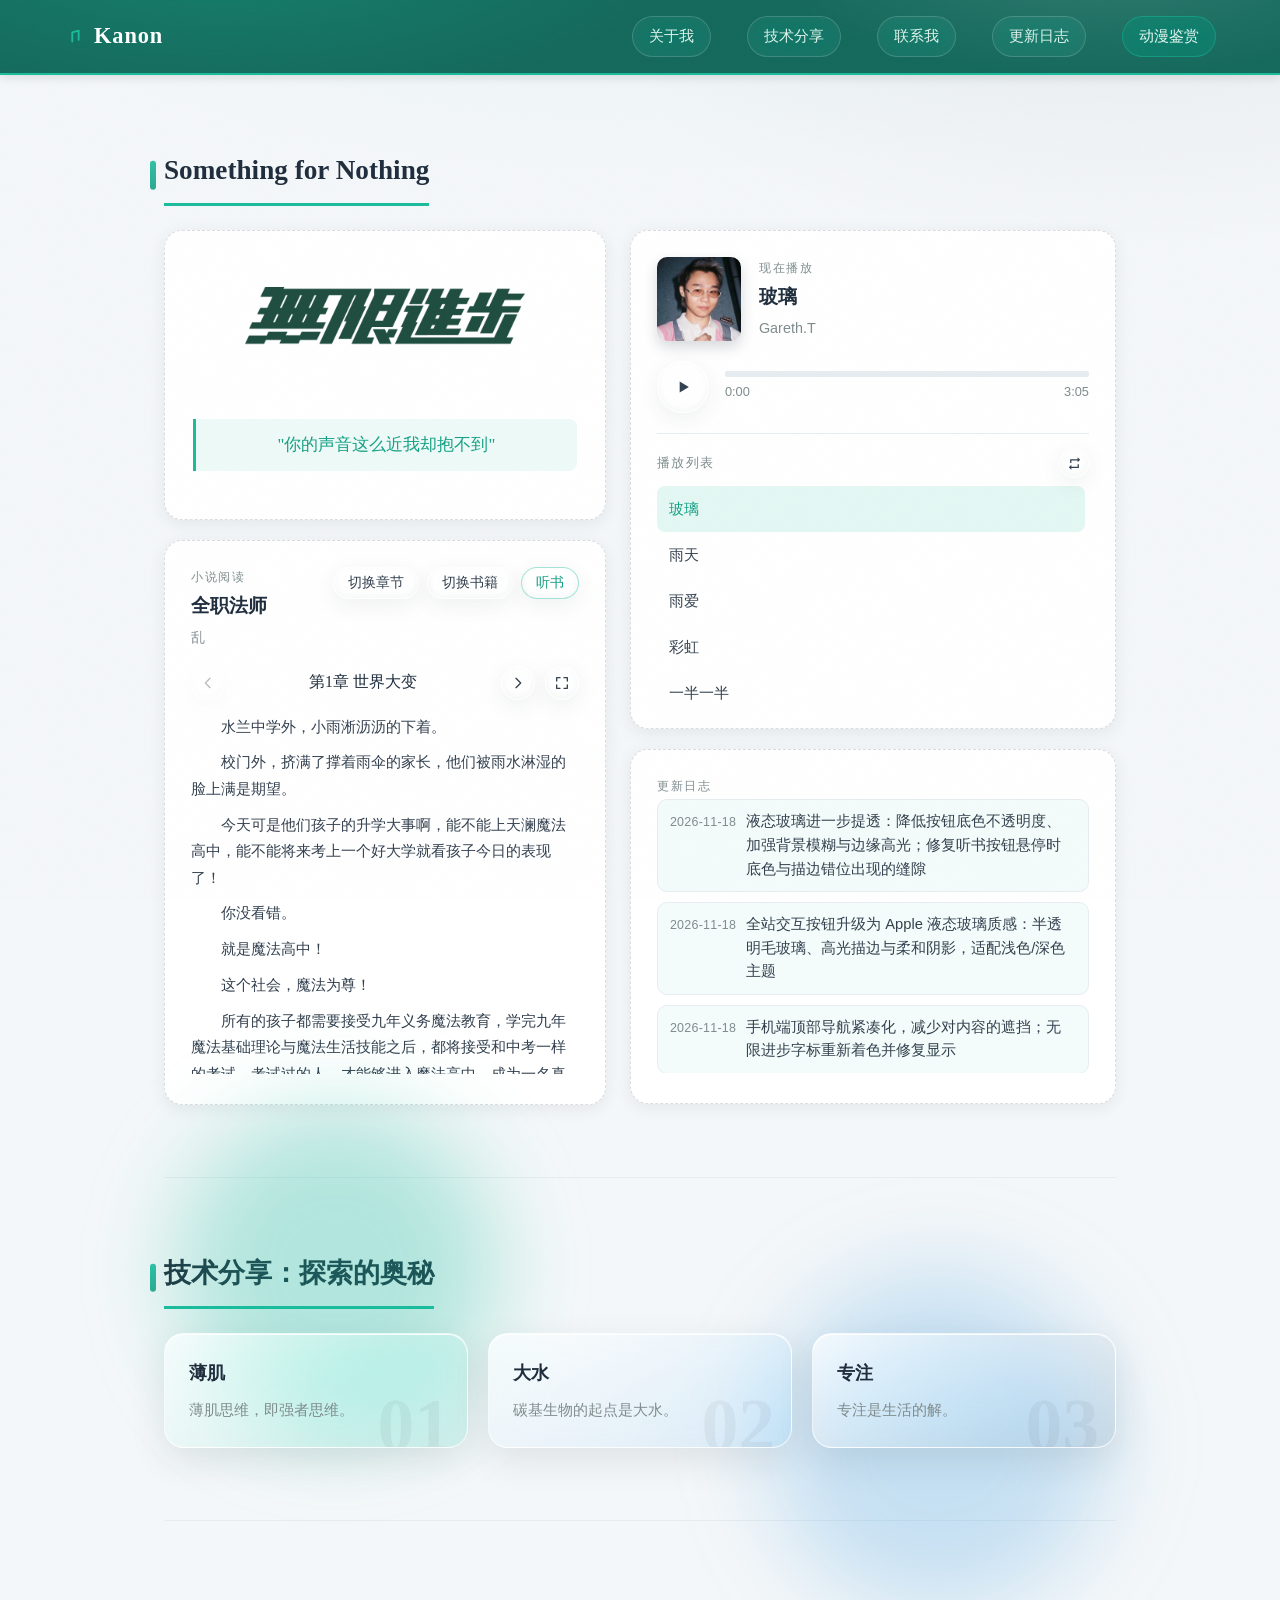
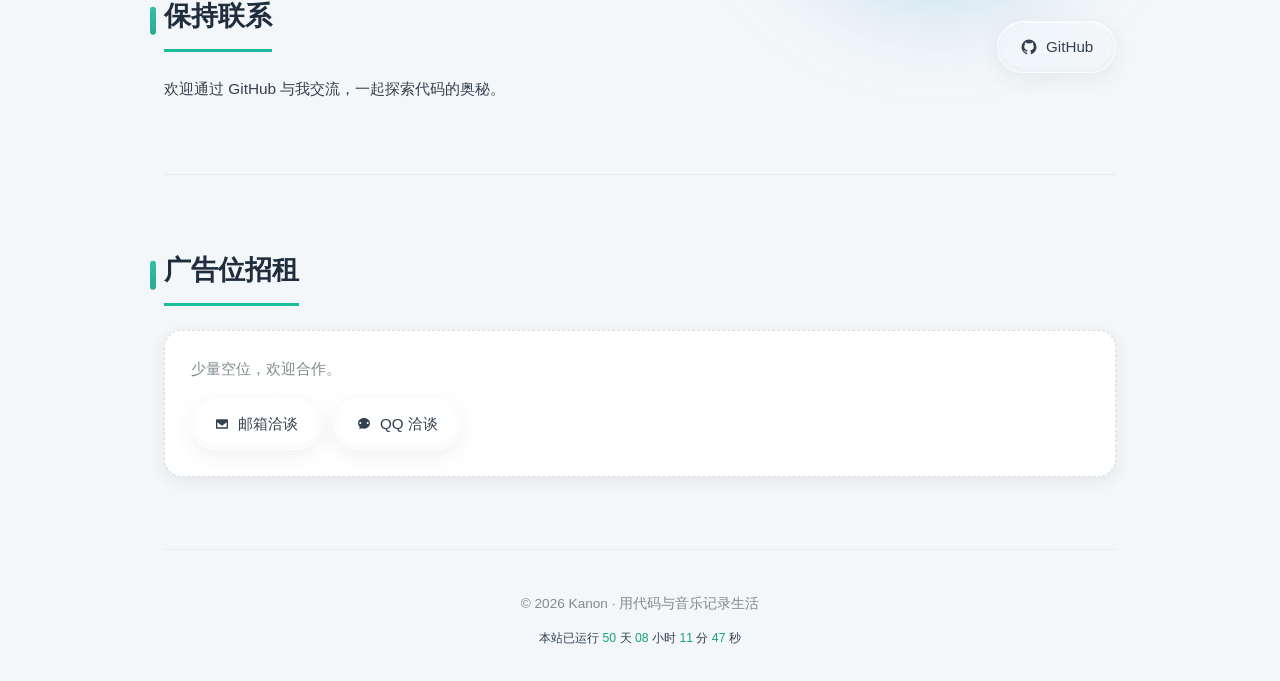
==== commit a8e16a08: "更新日志记录液态玻璃提透与听书按钮缝隙修复" ====
--- a/index.html
+++ b/index.html
@@ -155,6 +155,7 @@
                 <div class="guestbook-card" id="changelog">
                     <p class="now-label">更新日志</p>
                     <ul class="changelog-list" id="changelog-list">
+                        <li class="changelog-item"><span class="changelog-date">2026-11-18</span><span class="changelog-text">液态玻璃进一步提透：降低按钮底色不透明度、加强背景模糊与边缘高光；修复听书按钮悬停时底色与描边错位出现的缝隙</span></li>
                         <li class="changelog-item"><span class="changelog-date">2026-11-18</span><span class="changelog-text">全站交互按钮升级为 Apple 液态玻璃质感：半透明毛玻璃、高光描边与柔和阴影，适配浅色/深色主题</span></li>
                         <li class="changelog-item"><span class="changelog-date">2026-11-18</span><span class="changelog-text">手机端顶部导航紧凑化，减少对内容的遮挡；无限进步字标重新着色并修复显示</span></li>
                         <li class="changelog-item"><span class="changelog-date">2026-10-28</span><span class="changelog-text">新增阅读全屏模式：一键全屏沉浸看小说，适配手机与电脑；站点更新自此自动记录于此</span></li>
--- a/style.css
+++ b/style.css
@@ -359,17 +359,7 @@
     transform: translateY(-1px);
 }
 
-/* 听书按钮：薄荷绿描边，突出朗读入口 */
-#novel-read-btn {
-    border-color: var(--accent);
-    color: var(--accent-dark);
-}
-
-#novel-read-btn:hover {
-    background: var(--accent-dark);
-    border-color: var(--accent-dark);
-    color: #fff;
-}
+/* 听书按钮语义色由文件末尾的液态玻璃块统一接管（薄荷描边 + 薄荷悬停），此处不再重复定义 */
 
 /* 朗读中的段落高亮 */
 .novel-content p.reading {
@@ -1699,21 +1689,22 @@
         padding: 5px 11px;
     }
 }
+
 /* ============================================================
    Apple 液态玻璃按钮（Liquid Glass）
    仅作用于交互按钮；浅色 / 深色主题自适应
    ============================================================ */
 :is(.novel-book-btn, .chapter-btn, .read-rate-btn, .toggle-btn,
     .mode-btn, .contact-btn, .rf-tool, .rf-nav-btn) {
-    background: linear-gradient(135deg, rgba(255, 255, 255, 0.42) 0%, rgba(226, 248, 240, 0.06) 100%);
-    border: 1px solid rgba(255, 255, 255, 0.72);
+    background: linear-gradient(135deg, rgba(255, 255, 255, 0.26) 0%, rgba(226, 248, 240, 0.02) 100%);
+    border: 1px solid rgba(255, 255, 255, 0.6);
     color: var(--text);
-    -webkit-backdrop-filter: blur(26px) saturate(200%);
-    backdrop-filter: blur(26px) saturate(200%);
+    -webkit-backdrop-filter: blur(30px) saturate(180%);
+    backdrop-filter: blur(30px) saturate(180%);
     box-shadow:
-        0 8px 28px rgba(31, 58, 48, 0.1),
-        inset 0 1px 0 rgba(255, 255, 255, 0.85),
-        inset 0 -2px 6px rgba(31, 58, 48, 0.05);
+        0 6px 22px rgba(31, 58, 48, 0.07),
+        inset 0 1px 0 rgba(255, 255, 255, 0.68),
+        inset 0 -2px 6px rgba(31, 58, 48, 0.04);
     transition:
         background 0.28s var(--ease),
         box-shadow 0.28s var(--ease),
@@ -1724,12 +1715,12 @@
 
 :is(.novel-book-btn, .chapter-btn, .read-rate-btn, .toggle-btn,
     .mode-btn, .contact-btn, .rf-tool, .rf-nav-btn):hover:not(:disabled) {
-    background: linear-gradient(135deg, rgba(255, 255, 255, 0.58) 0%, rgba(226, 248, 240, 0.24) 100%);
-    border-color: rgba(255, 255, 255, 0.82);
+    background: linear-gradient(135deg, rgba(255, 255, 255, 0.4) 0%, rgba(226, 248, 240, 0.14) 100%);
+    border-color: rgba(255, 255, 255, 0.76);
     color: var(--text);
     box-shadow:
-        0 12px 34px rgba(31, 58, 48, 0.16),
-        inset 0 1px 0 rgba(255, 255, 255, 0.95),
+        0 10px 30px rgba(31, 58, 48, 0.12),
+        inset 0 1px 0 rgba(255, 255, 255, 0.8),
         inset 0 -2px 6px rgba(31, 58, 48, 0.04);
     transform: translateY(-1px);
 }
@@ -1737,56 +1728,61 @@
 :is(.novel-book-btn, .chapter-btn, .read-rate-btn, .toggle-btn,
     .mode-btn, .contact-btn, .rf-tool, .rf-nav-btn):active:not(:disabled) {
     transform: scale(0.97);
-    background: linear-gradient(135deg, rgba(255, 255, 255, 0.6) 0%, rgba(226, 248, 240, 0.22) 100%);
+    background: linear-gradient(135deg, rgba(255, 255, 255, 0.44) 0%, rgba(226, 248, 240, 0.12) 100%);
     box-shadow:
-        0 4px 16px rgba(31, 58, 48, 0.1),
-        inset 0 1px 0 rgba(255, 255, 255, 0.9),
-        inset 0 2px 6px rgba(31, 58, 48, 0.08);
+        0 4px 16px rgba(31, 58, 48, 0.08),
+        inset 0 1px 0 rgba(255, 255, 255, 0.72),
+        inset 0 2px 6px rgba(31, 58, 48, 0.07);
 }
 
 /* 暗色主题：深色玻璃 + 白色微光边 */
 html[data-theme="dark"] :is(.novel-book-btn, .chapter-btn, .read-rate-btn, .toggle-btn,
     .mode-btn, .contact-btn, .rf-tool, .rf-nav-btn) {
-    background: linear-gradient(135deg, rgba(58, 64, 72, 0.55) 0%, rgba(22, 26, 30, 0.42) 100%);
-    border-color: rgba(255, 255, 255, 0.2);
+    background: linear-gradient(135deg, rgba(58, 64, 72, 0.4) 0%, rgba(22, 26, 30, 0.3) 100%);
+    border-color: rgba(255, 255, 255, 0.22);
     color: #e8ece9;
     box-shadow:
-        0 8px 28px rgba(0, 0, 0, 0.42),
-        inset 0 1px 0 rgba(255, 255, 255, 0.26),
-        inset 0 -2px 6px rgba(0, 0, 0, 0.28);
+        0 6px 22px rgba(0, 0, 0, 0.34),
+        inset 0 1px 0 rgba(255, 255, 255, 0.2),
+        inset 0 -2px 6px rgba(0, 0, 0, 0.24);
 }
 html[data-theme="dark"] :is(.novel-book-btn, .chapter-btn, .read-rate-btn, .toggle-btn,
     .mode-btn, .contact-btn, .rf-tool, .rf-nav-btn):hover:not(:disabled) {
-    background: linear-gradient(135deg, rgba(72, 79, 88, 0.66) 0%, rgba(30, 35, 40, 0.5) 100%);
-    border-color: rgba(255, 255, 255, 0.32);
+    background: linear-gradient(135deg, rgba(72, 79, 88, 0.52) 0%, rgba(30, 35, 40, 0.38) 100%);
+    border-color: rgba(255, 255, 255, 0.3);
     color: #e8ece9;
 }
 html[data-theme="dark"] :is(.novel-book-btn, .chapter-btn, .read-rate-btn, .toggle-btn,
     .mode-btn, .contact-btn, .rf-tool, .rf-nav-btn):active:not(:disabled) {
-    background: linear-gradient(135deg, rgba(64, 70, 78, 0.6) 0%, rgba(26, 30, 35, 0.46) 100%);
+    background: linear-gradient(135deg, rgba(64, 70, 78, 0.48) 0%, rgba(26, 30, 35, 0.34) 100%);
 }
 
 /* 语义强调保留：听书=薄荷玻璃；停止=警示红 */
 #novel-read-btn,
 #rf-read-btn {
-    border-color: rgba(26, 188, 156, 0.45);
-}
-
-/* 听书按钮悬停：薄荷渐变玻璃（覆盖原实心绿底，避免高光边框出现缝隙感） */
+    border-color: rgba(26, 188, 156, 0.4);
+    color: var(--accent-dark);
+}
+html[data-theme="dark"] #novel-read-btn,
+html[data-theme="dark"] #rf-read-btn {
+    color: #9fe8d6;
+}
+
+/* 听书按钮悬停：沿用同一套青绿玻璃，只提亮不换色相，边框与底色同向渐变，不再出现缝隙 */
 #novel-read-btn:hover,
 #rf-read-btn:hover {
-    background: linear-gradient(135deg, rgba(210, 246, 236, 0.55) 0%, rgba(26, 188, 156, 0.14) 100%);
+    background: linear-gradient(135deg, rgba(226, 248, 240, 0.28) 0%, rgba(210, 246, 236, 0.08) 100%);
     border-color: rgba(26, 188, 156, 0.55);
     color: var(--accent-dark);
     box-shadow:
-        0 10px 26px rgba(26, 188, 156, 0.18),
-        inset 0 1px 0 rgba(255, 255, 255, 0.75),
-        inset 0 -2px 6px rgba(26, 188, 156, 0.08);
+        0 10px 26px rgba(26, 188, 156, 0.13),
+        inset 0 1px 0 rgba(255, 255, 255, 0.7),
+        inset 0 -2px 6px rgba(26, 188, 156, 0.05);
 }
 html[data-theme="dark"] #novel-read-btn:hover,
 html[data-theme="dark"] #rf-read-btn:hover {
-    background: linear-gradient(135deg, rgba(26, 188, 156, 0.3) 0%, rgba(16, 42, 36, 0.35) 100%);
-    border-color: rgba(26, 188, 156, 0.5);
+    background: linear-gradient(135deg, rgba(26, 188, 156, 0.24) 0%, rgba(16, 42, 36, 0.3) 100%);
+    border-color: rgba(26, 188, 156, 0.48);
     color: #9fe8d6;
 }
 .read-rate-btn.read-stop {
